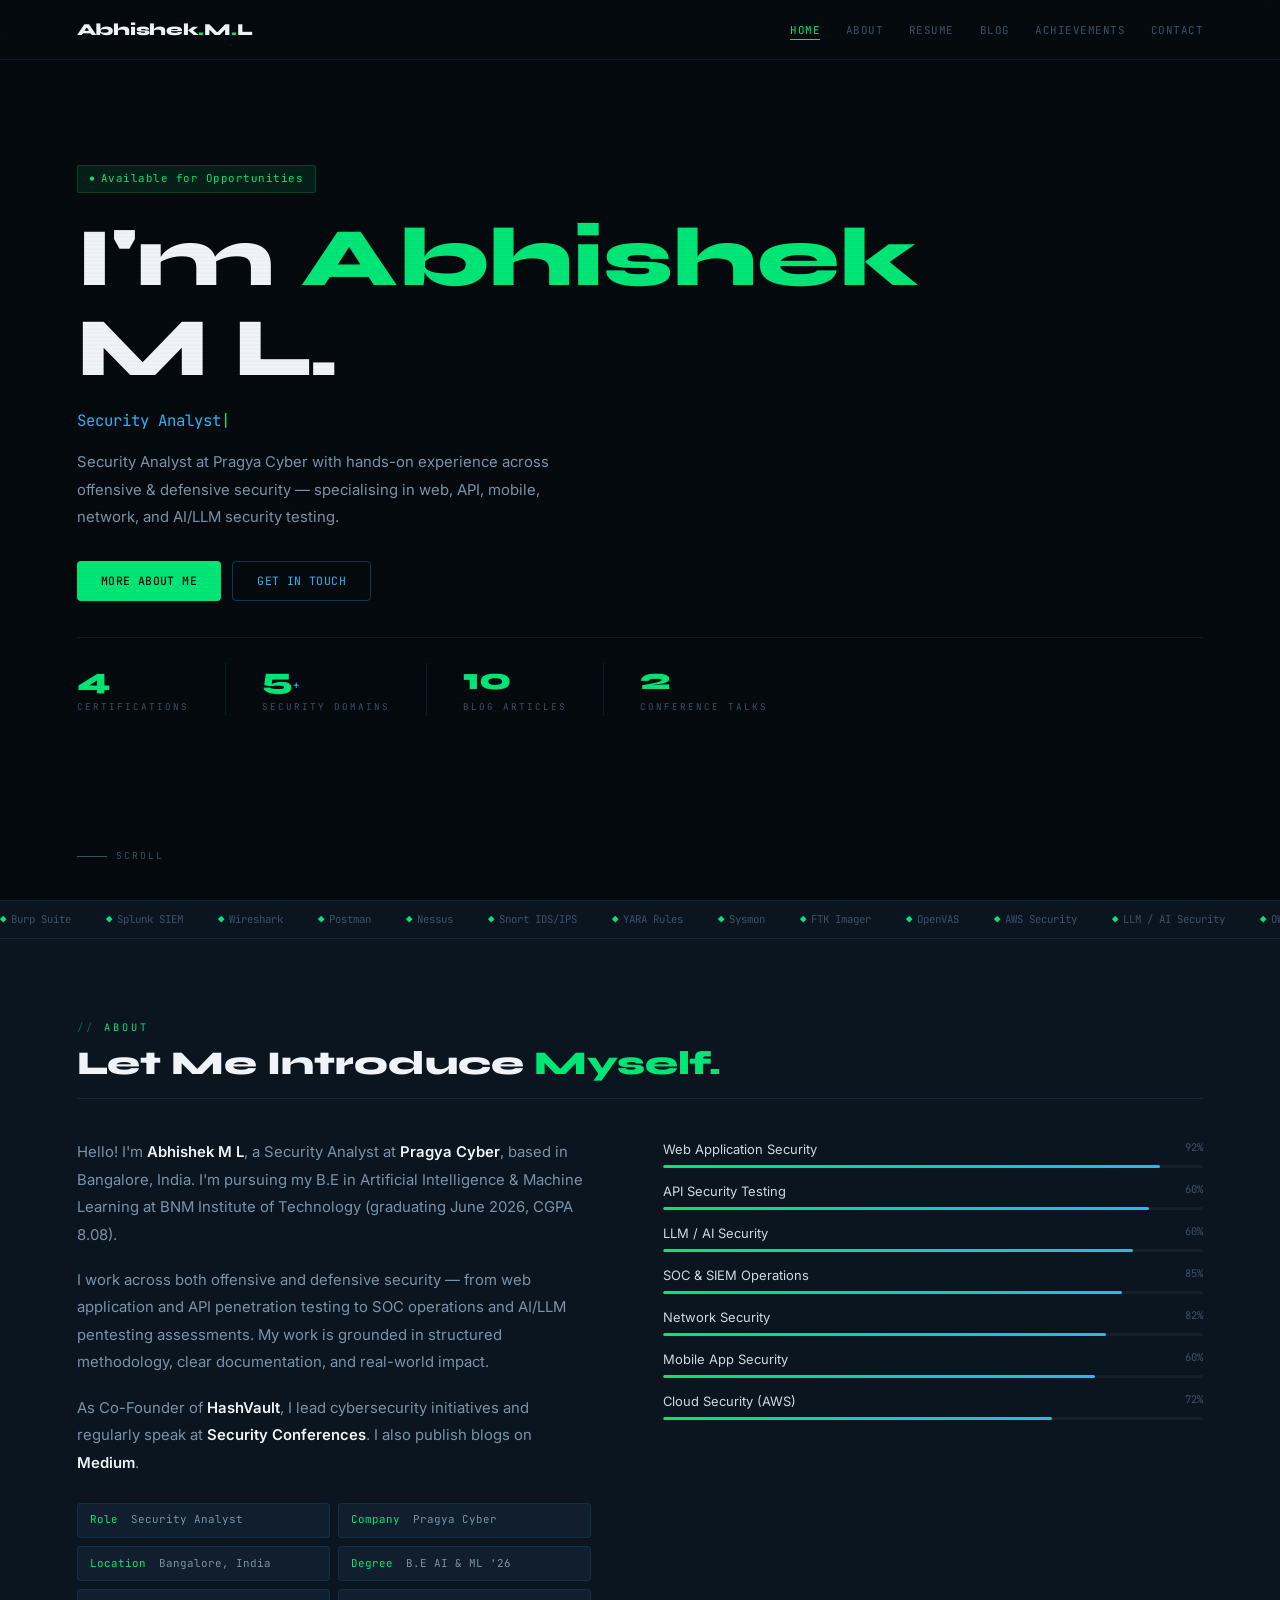
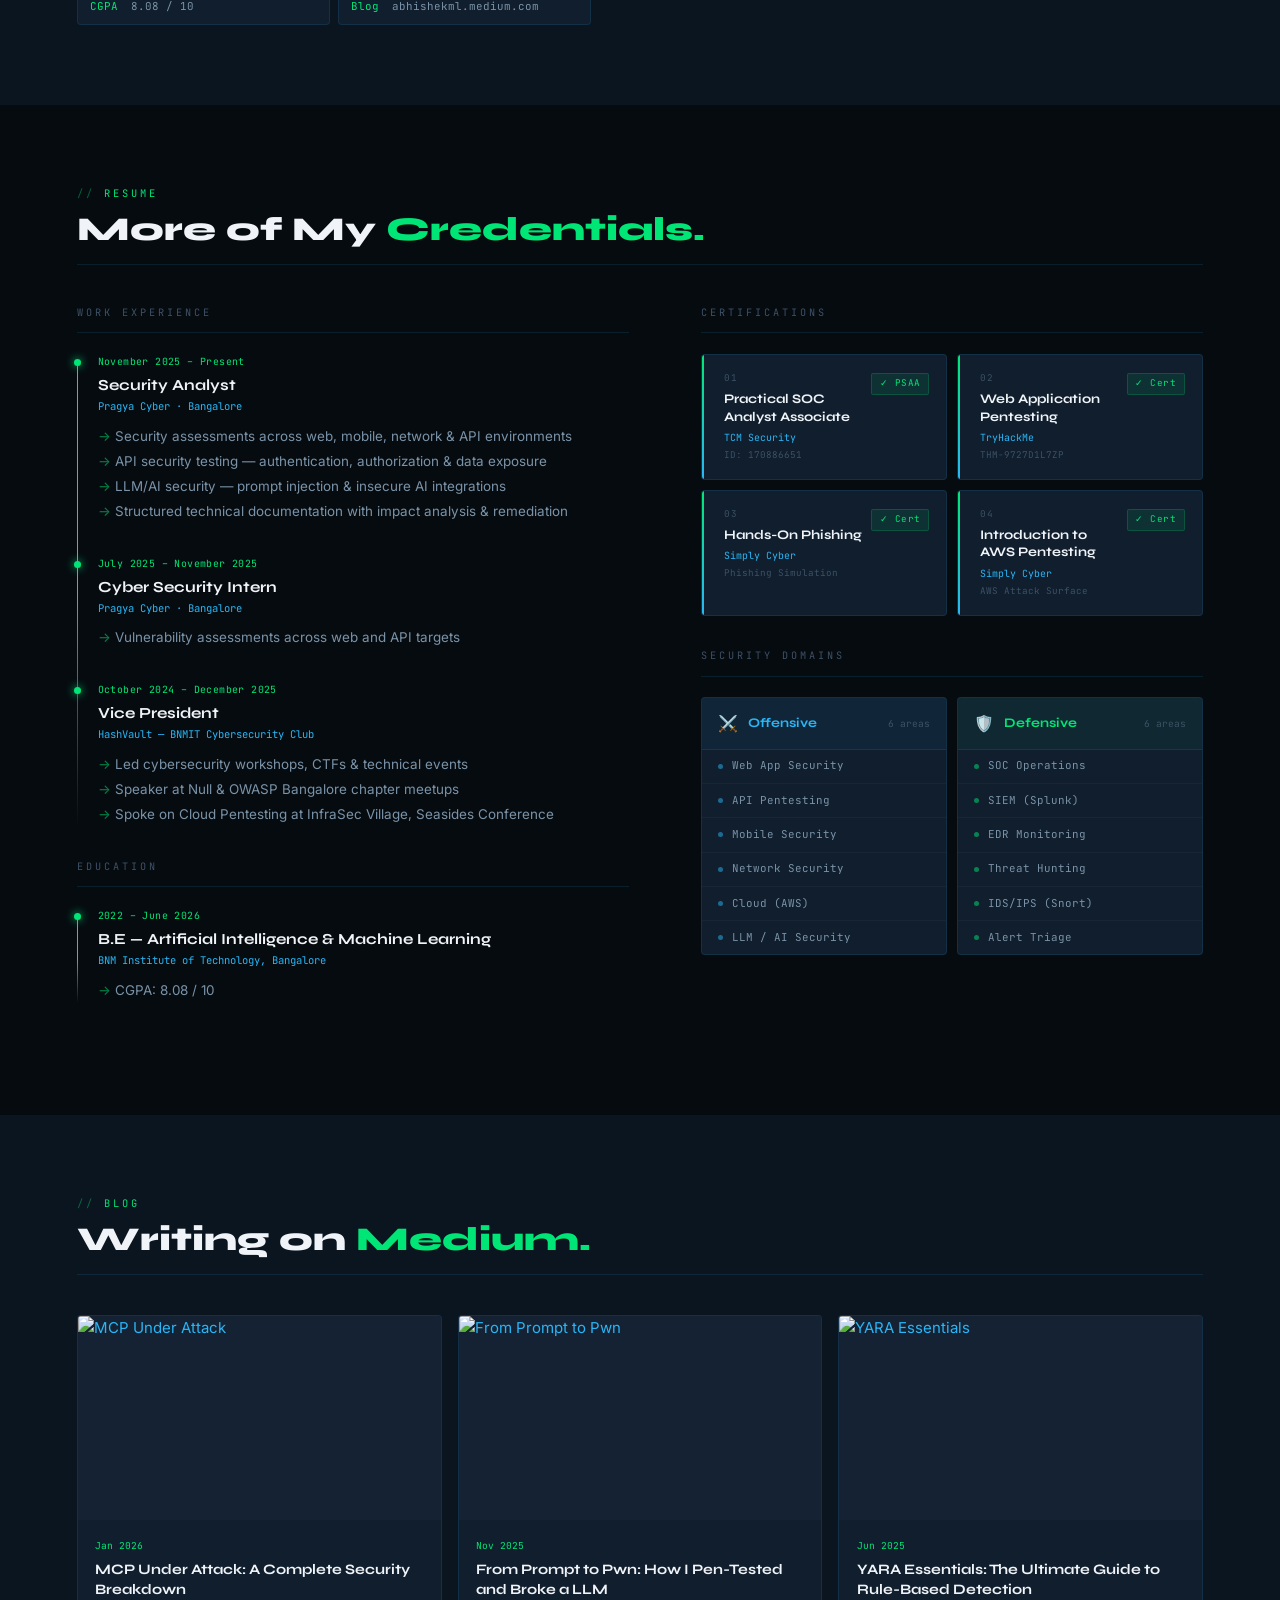
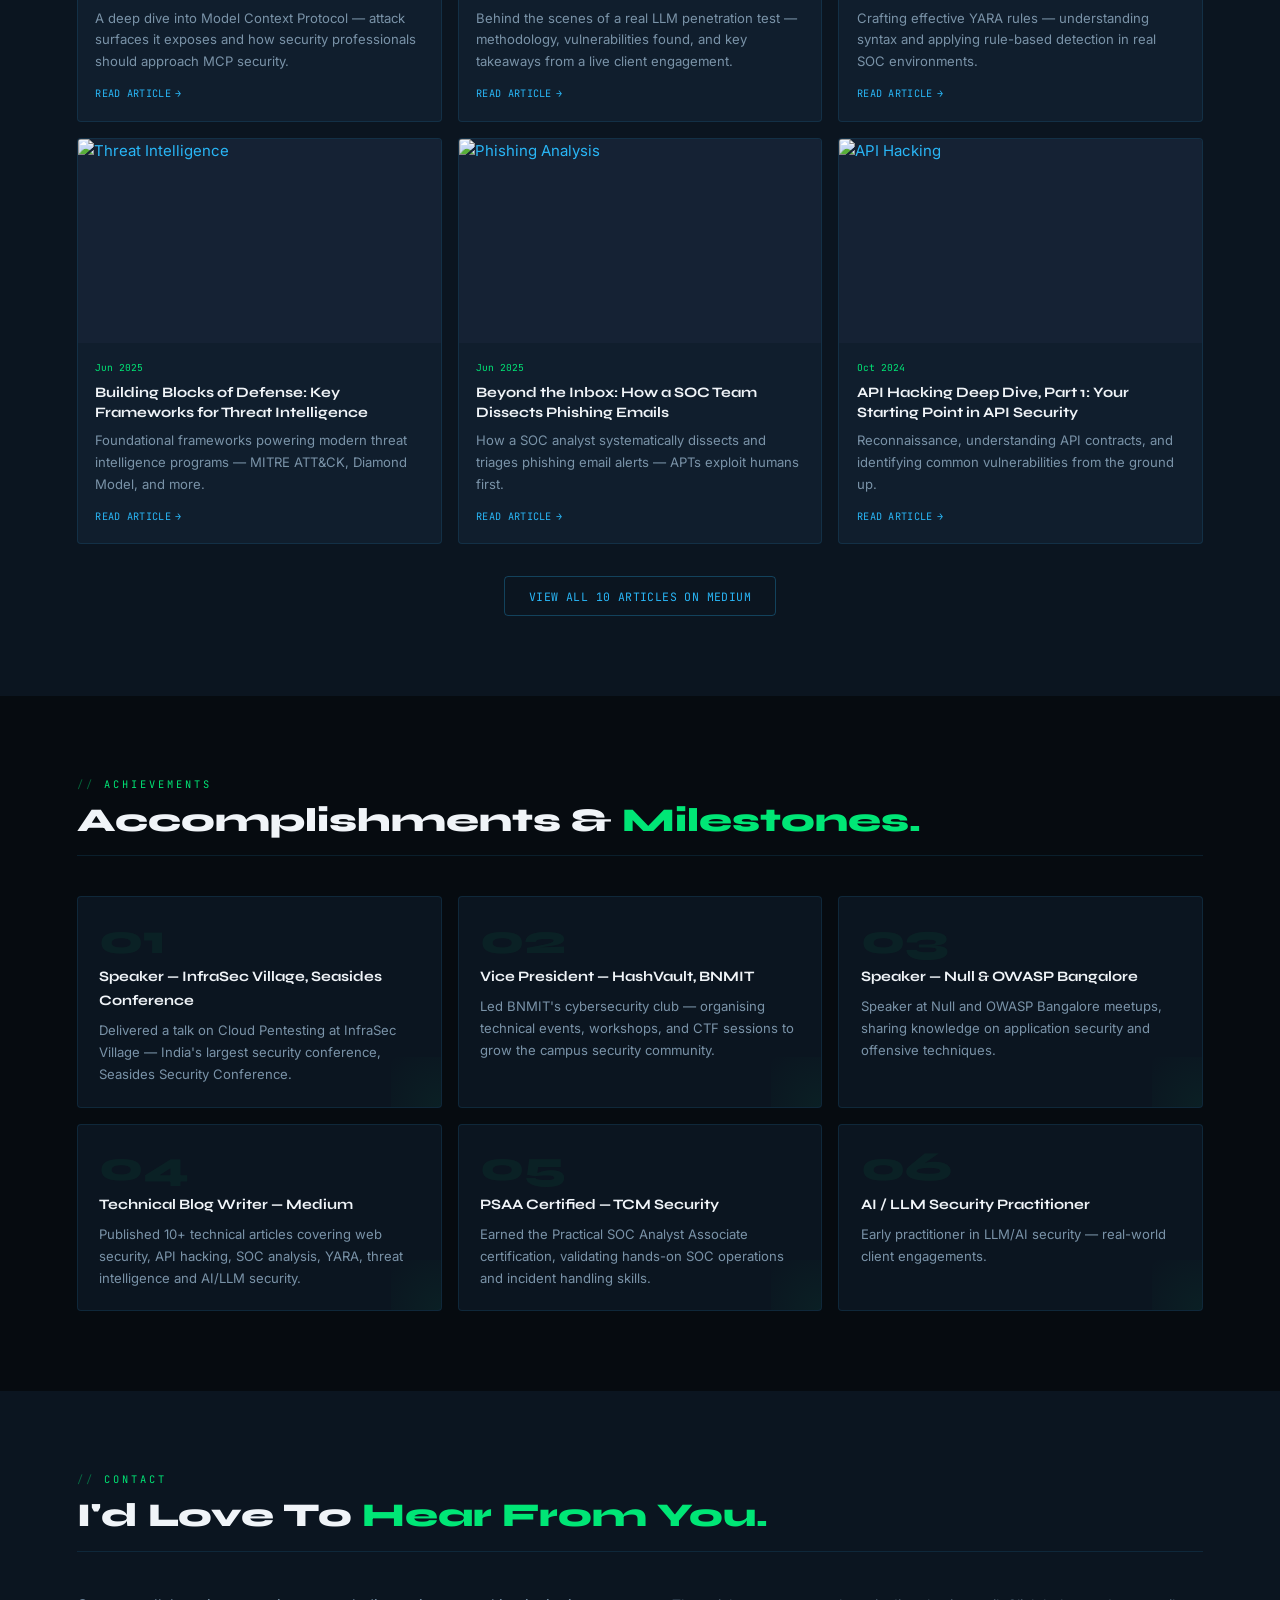
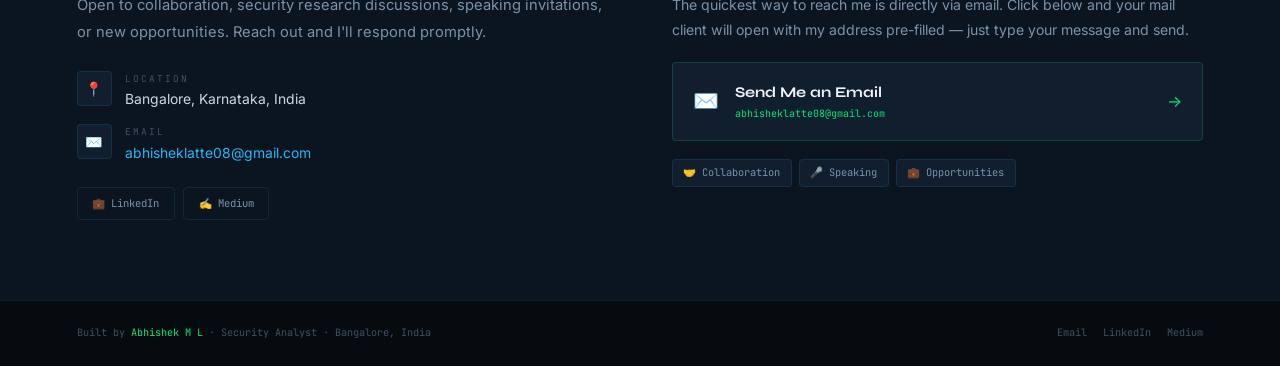
==== index.html @ 8f64ee40 "Add files via upload This is the first version of my portfolio. I am naming it V1" ====
<!DOCTYPE html>
<html lang="en">
<head>
  <meta charset="UTF-8" />
  <meta name="viewport" content="width=device-width, initial-scale=1.0" />
  <title>Abhishek M L — Security Analyst</title>
  <link rel="preconnect" href="https://fonts.googleapis.com" />
  <link href="https://fonts.googleapis.com/css2?family=Inter:wght@300;400;500;600&family=Syne:wght@600;700;800&family=JetBrains+Mono:wght@400;500&display=swap" rel="stylesheet" />
  <style>
    :root {
      --bg:       #060b10;
      --bg2:      #0b1520;
      --bg3:      #101e2d;
      --bg4:      #152234;
      --green:    #00e676;
      --gd:       rgba(0,230,118,.1);
      --gdb:      rgba(0,230,118,.18);
      --cyan:     #29b6f6;
      --cd:       rgba(41,182,246,.1);
      --text:     #cdd8e3;
      --t2:       #7a93a8;
      --t3:       #3d5166;
      --white:    #f0f4f8;
      --bdr:      rgba(41,182,246,.12);
      --bdrg:     rgba(0,230,118,.18);
      --r:        4px;
      --ease:     .22s cubic-bezier(.4,0,.2,1);
    }
    *, *::before, *::after { box-sizing: border-box; margin: 0; padding: 0; }
    html { scroll-behavior: smooth; }
    body { background: var(--bg); color: var(--text); font-family: 'Inter', sans-serif; font-size: 15px; line-height: 1.65; overflow-x: hidden; }
    a { color: var(--cyan); text-decoration: none; transition: color var(--ease); }
    a:hover { color: var(--green); }
    img { display: block; max-width: 100%; }
    ::-webkit-scrollbar { width: 3px; }
    ::-webkit-scrollbar-track { background: var(--bg); }
    ::-webkit-scrollbar-thumb { background: var(--cyan); }

    #matrix-bg { position: fixed; inset: 0; z-index: 0; opacity: .022; pointer-events: none; }

    /* ── NAV ── */
    nav {
      position: fixed; top: 0; left: 0; right: 0; z-index: 999;
      height: 60px; display: flex; align-items: center; justify-content: space-between;
      padding: 0 6%;
      background: rgba(6,11,16,.92); backdrop-filter: blur(16px);
      border-bottom: 1px solid var(--bdr);
    }
    .nav-logo { font-family: 'Syne', sans-serif; font-size: 1.05rem; font-weight: 800; color: var(--white); letter-spacing: -.3px; }
    .nav-logo em { color: var(--green); font-style: normal; }
    .nav-links { display: flex; gap: 1.6rem; list-style: none; }
    .nav-links a { font-family: 'JetBrains Mono', monospace; font-size: .68rem; color: var(--t3); letter-spacing: .5px; text-transform: uppercase; position: relative; transition: color var(--ease); }
    .nav-links a::after { content: ''; position: absolute; bottom: -3px; left: 0; right: 0; height: 1px; background: var(--green); transform: scaleX(0); transform-origin: left; transition: transform var(--ease); }
    .nav-links a:hover, .nav-links a.active { color: var(--green); }
    .nav-links a:hover::after, .nav-links a.active::after { transform: scaleX(1); }

    /* ── SECTION BASE ── */
    section { position: relative; z-index: 1; padding: 80px 6%; }
    .eyebrow { font-family: 'JetBrains Mono', monospace; font-size: .65rem; color: var(--green); letter-spacing: 3px; text-transform: uppercase; margin-bottom: .5rem; }
    .eyebrow::before { content: '// '; opacity: .4; }
    h2.st { font-family: 'Syne', sans-serif; font-size: clamp(1.7rem, 2.6vw, 2.4rem); font-weight: 800; color: var(--white); margin-bottom: 2.5rem; padding-bottom: 1rem; border-bottom: 1px solid var(--bdr); line-height: 1.15; white-space: normal; overflow: visible; }
    h2.st span { color: var(--green); }

    /* ── HERO ── */
    #intro { min-height: 100vh; display: flex; flex-direction: column; justify-content: center; padding-top: 60px; }
    .hero-badge { display: inline-flex; align-items: center; gap: .4rem; width: fit-content; font-family: 'JetBrains Mono', monospace; font-size: .68rem; color: var(--green); border: 1px solid var(--bdrg); background: var(--gd); padding: .28rem .75rem; border-radius: 2px; margin-bottom: 1.3rem; letter-spacing: .5px; opacity: 0; animation: fu .5s .2s ease forwards; }
    .hero-badge::before { content: '●'; font-size: .42rem; animation: pulse 1.5s ease-in-out infinite; }
    .hero-name { font-family: 'Syne', sans-serif; font-size: clamp(2.8rem, 6.5vw, 5.2rem); font-weight: 800; color: var(--white); line-height: 1.08; opacity: 0; animation: fu .6s .35s ease forwards; }
    .hero-name .acc { color: var(--green); }
    .hero-role { margin-top: .85rem; font-family: 'JetBrains Mono', monospace; font-size: clamp(.83rem, 1.4vw, .98rem); color: var(--cyan); opacity: 0; animation: fu .6s .5s ease forwards; min-height: 1.6em; }
    #typed::after { content: '|'; color: var(--green); animation: blink .7s step-end infinite; }
    .hero-desc { max-width: 510px; margin-top: 1rem; font-size: .93rem; color: var(--t2); line-height: 1.82; opacity: 0; animation: fu .6s .65s ease forwards; }
    .hero-cta { display: flex; gap: .7rem; flex-wrap: wrap; margin-top: 1.9rem; opacity: 0; animation: fu .6s .8s ease forwards; }
    .btn { display: inline-flex; align-items: center; gap: .4rem; padding: .58rem 1.5rem; font-family: 'JetBrains Mono', monospace; font-size: .72rem; letter-spacing: .4px; text-transform: uppercase; border-radius: var(--r); cursor: pointer; border: none; transition: all var(--ease); }
    .btn-p { background: var(--green); color: #060a0e; font-weight: 500; }
    .btn-p:hover { background: #33eb91; box-shadow: 0 0 20px rgba(0,230,118,.3); color: #060a0e; }
    .btn-g { background: transparent; color: var(--cyan); border: 1px solid rgba(41,182,246,.28); }
    .btn-g:hover { background: var(--cd); border-color: var(--cyan); color: var(--cyan); }

    /* Hero stats */
    .hero-nums { display: flex; flex-wrap: wrap; margin-top: 2.25rem; padding-top: 1.6rem; border-top: 1px solid var(--bdr); opacity: 0; animation: fu .6s .95s ease forwards; }
    .hn-item { padding-right: 2.25rem; margin-right: 2.25rem; border-right: 1px solid var(--bdr); }
    .hn-item:last-child { border-right: none; padding-right: 0; margin-right: 0; }
    .hn-num { font-family: 'Syne', sans-serif; font-size: 1.9rem; font-weight: 800; color: var(--green); line-height: 1.1; margin-bottom: .22rem; }
    .hn-num sub { font-size: .88rem; color: var(--cyan); vertical-align: baseline; font-weight: 400; }
    .hn-lbl { font-family: 'JetBrains Mono', monospace; font-size: .58rem; color: var(--t3); letter-spacing: 2px; text-transform: uppercase; }
    .hero-scroll { position: absolute; bottom: 2.25rem; left: 6%; display: flex; align-items: center; gap: .6rem; font-family: 'JetBrains Mono', monospace; font-size: .6rem; color: var(--t3); letter-spacing: 2px; text-transform: uppercase; animation: fi 1s 2s ease both; }
    .hero-scroll-line { width: 30px; height: 1px; background: var(--t3); }

    /* ── TICKER ── */
    .ticker { position: relative; z-index: 1; background: var(--bg2); border-top: 1px solid var(--bdr); border-bottom: 1px solid var(--bdr); padding: .6rem 0; overflow: hidden; }
    .ticker-inner { display: flex; gap: 2.2rem; width: max-content; animation: ticker 30s linear infinite; }
    .ticker-item { font-family: 'JetBrains Mono', monospace; font-size: .67rem; color: var(--t3); white-space: nowrap; }
    .ticker-item b { color: var(--green); font-weight: 400; margin-right: .3rem; }

    /* ── ABOUT ── */
    #about { background: var(--bg2); }
    .about-grid { display: grid; grid-template-columns: 1fr 1.05fr; gap: 4.5rem; align-items: start; }
    .about-copy p { font-size: .93rem; color: var(--t2); line-height: 1.85; margin-bottom: 1.1rem; }
    .about-copy p strong { color: var(--white); font-weight: 600; }
    .info-list { display: grid; grid-template-columns: 1fr 1fr; gap: .5rem; margin-top: 1.6rem; }
    .info-row { display: flex; gap: .4rem; font-family: 'JetBrains Mono', monospace; font-size: .68rem; padding: .48rem .75rem; background: var(--bg3); border: 1px solid var(--bdr); border-radius: var(--r); }
    .info-key { color: var(--green); flex-shrink: 0; }
    .info-val { color: var(--t2); }

    /* Skills — 7 bars, no Incident Response */
    .skill-list { display: flex; flex-direction: column; gap: .82rem; }
    .skill-head { display: flex; justify-content: space-between; font-size: .81rem; color: var(--text); margin-bottom: .28rem; }
    .skill-head span:last-child { font-family: 'JetBrains Mono', monospace; font-size: .66rem; color: var(--t3); }
    .bar-bg { height: 3px; background: rgba(255,255,255,.04); border-radius: 2px; overflow: hidden; }
    .bar-fill { height: 100%; background: linear-gradient(90deg, var(--green), var(--cyan)); border-radius: 2px; width: 0; transition: width 1.4s cubic-bezier(.4,0,.2,1); }

    /* ── RESUME ── */
    .resume-grid { display: grid; grid-template-columns: 1.1fr 1fr; gap: 4.5rem; }
    .col-lbl { font-family: 'JetBrains Mono', monospace; font-size: .64rem; color: var(--t3); letter-spacing: 3px; text-transform: uppercase; margin-bottom: 1.3rem; padding-bottom: .65rem; border-bottom: 1px solid var(--bdr); }
    .tl { position: relative; padding-left: 1.3rem; }
    .tl::before { content: ''; position: absolute; left: 0; top: 6px; bottom: 0; width: 1px; background: linear-gradient(to bottom, var(--green), var(--cyan), transparent); }
    .tl-item { position: relative; margin-bottom: 2rem; opacity: 0; transform: translateY(10px); transition: opacity .5s ease, transform .5s ease; }
    .tl-item.vis { opacity: 1; transform: none; }
    .tl-dot { position: absolute; left: -1.3rem; width: 7px; height: 7px; border-radius: 50%; background: var(--green); box-shadow: 0 0 8px var(--green); top: 5px; transform: translateX(-3px); }
    .tl-date { font-family: 'JetBrains Mono', monospace; font-size: .62rem; color: var(--green); letter-spacing: .4px; margin-bottom: .15rem; }
    .tl-title { font-family: 'Syne', sans-serif; font-size: .96rem; font-weight: 700; color: var(--white); }
    .tl-org { font-family: 'JetBrains Mono', monospace; font-size: .66rem; color: var(--cyan); margin-bottom: .5rem; }
    .tl-body { font-size: .84rem; color: var(--t2); line-height: 1.7; }
    .tl-body li { list-style: none; padding: .07rem 0; }
    .tl-body li::before { content: '→ '; color: var(--green); opacity: .55; }

    /* ── CERTS — premium 2-col cards ── */
    .cert-grid { display: grid; grid-template-columns: 1fr 1fr; gap: .6rem; }
    .cert-card {
      position: relative; overflow: hidden;
      padding: 1rem 1.1rem 1rem 1.35rem;
      background: var(--bg3); border: 1px solid var(--bdr); border-radius: var(--r);
      transition: all var(--ease);
      display: flex; align-items: flex-start; justify-content: space-between; gap: .6rem;
    }
    .cert-card::before { content: ''; position: absolute; top: 0; left: 0; bottom: 0; width: 2px; background: linear-gradient(180deg, var(--green), var(--cyan)); }
    .cert-card:hover { background: var(--bg4); transform: translateY(-2px); box-shadow: 0 6px 22px rgba(0,0,0,.35); }
    .cert-card:hover::before { width: 3px; }
    .cert-inner { flex: 1; min-width: 0; }
    .cert-num { font-family: 'JetBrains Mono', monospace; font-size: .58rem; color: var(--t3); letter-spacing: 1px; text-transform: uppercase; margin-bottom: .28rem; }
    .cert-name { font-family: 'Syne', sans-serif; font-size: .82rem; font-weight: 700; color: var(--white); line-height: 1.35; margin-bottom: .22rem; }
    .cert-issuer { font-family: 'JetBrains Mono', monospace; font-size: .62rem; color: var(--cyan); }
    .cert-id { font-family: 'JetBrains Mono', monospace; font-size: .58rem; color: var(--t3); margin-top: .12rem; }
    .cert-badge {
      flex-shrink: 0; align-self: flex-start;
      font-family: 'JetBrains Mono', monospace; font-size: .58rem; letter-spacing: .5px;
      color: var(--green); background: var(--gd); border: 1px solid var(--bdrg);
      padding: .15rem .45rem; border-radius: 2px; white-space: nowrap; margin-top: .1rem;
    }

    /* ── DOMAINS — full-width two-panel ── */
    .domains-panel {
      display: grid; grid-template-columns: 1fr 1fr; gap: .6rem;
      margin-top: .1rem;
    }
    .dp-col {
      background: var(--bg3); border: 1px solid var(--bdr); border-radius: var(--r);
      overflow: hidden;
    }
    .dp-header {
      display: flex; align-items: center; gap: .6rem;
      padding: .75rem 1rem; border-bottom: 1px solid var(--bdr);
    }
    .dp-header.off { background: rgba(41,182,246,.05); }
    .dp-header.def { background: rgba(0,230,118,.05); }
    .dp-icon { font-size: 1rem; }
    .dp-label { font-family: 'Syne', sans-serif; font-size: .82rem; font-weight: 700; }
    .dp-header.off .dp-label { color: var(--cyan); }
    .dp-header.def .dp-label { color: var(--green); }
    .dp-sub { font-family: 'JetBrains Mono', monospace; font-size: .6rem; color: var(--t3); margin-left: auto; }
    .dp-tags { display: flex; flex-direction: column; }
    .dp-tag {
      display: flex; align-items: center; gap: .55rem;
      padding: .48rem 1rem; font-family: 'JetBrains Mono', monospace; font-size: .68rem; color: var(--t2);
      border-bottom: 1px solid rgba(255,255,255,.03);
      transition: background var(--ease), color var(--ease);
    }
    .dp-tag:last-child { border-bottom: none; }
    .dp-tag:hover { background: var(--bg4); color: var(--text); }
    .dp-tag::before { content: ''; width: 5px; height: 5px; border-radius: 50%; flex-shrink: 0; }
    .dp-col.off .dp-tag::before { background: var(--cyan); opacity: .5; }
    .dp-col.def .dp-tag::before { background: var(--green); opacity: .5; }

    /* ── BLOGS ── */
    #blogs { background: var(--bg2); }
    .blog-grid { display: grid; grid-template-columns: repeat(3, 1fr); gap: 1rem; }
    .blog-card { background: var(--bg3); border: 1px solid var(--bdr); border-radius: var(--r); overflow: hidden; transition: all var(--ease); display: flex; flex-direction: column; }
    .blog-card:hover { transform: translateY(-3px); box-shadow: 0 8px 28px rgba(0,0,0,.4); border-color: rgba(41,182,246,.24); }
    .blog-img { width: 100%; aspect-ratio: 16/9; object-fit: cover; background: var(--bg4); }
    .blog-body { padding: 1.1rem; flex: 1; display: flex; flex-direction: column; }
    .blog-date { font-family: 'JetBrains Mono', monospace; font-size: .6rem; color: var(--green); margin-bottom: .4rem; }
    .blog-title { font-family: 'Syne', sans-serif; font-size: .9rem; font-weight: 700; color: var(--white); line-height: 1.38; margin-bottom: .5rem; }
    .blog-desc { font-size: .82rem; color: var(--t2); line-height: 1.65; flex: 1; }
    .blog-read { display: inline-flex; align-items: center; gap: .28rem; margin-top: .85rem; font-family: 'JetBrains Mono', monospace; font-size: .64rem; color: var(--cyan); letter-spacing: .3px; text-transform: uppercase; }
    .blog-read::after { content: '→'; transition: transform var(--ease); }
    .blog-card:hover .blog-read::after { transform: translateX(3px); }
    .blog-more { display: flex; justify-content: center; margin-top: 2rem; }

    /* ── ACHIEVEMENTS ── */
    #services { }
    .ach-grid { display: grid; grid-template-columns: repeat(3, 1fr); gap: 1rem; }
    .ach-card { padding: 1.35rem; background: var(--bg2); border: 1px solid var(--bdr); border-radius: var(--r); transition: all var(--ease); position: relative; overflow: hidden; }
    .ach-card::after { content: ''; position: absolute; bottom: 0; right: 0; width: 50px; height: 50px; background: radial-gradient(circle at bottom right, rgba(0,230,118,.05), transparent); pointer-events: none; }
    .ach-card:hover { background: var(--bg3); border-color: var(--bdrg); }
    .ach-num { font-family: 'Syne', sans-serif; font-size: 2.6rem; font-weight: 800; color: rgba(0,230,118,.06); line-height: 1; margin-bottom: .3rem; }
    .ach-title { font-family: 'Syne', sans-serif; font-size: .9rem; font-weight: 700; color: var(--white); margin-bottom: .38rem; }
    .ach-desc { font-size: .82rem; color: var(--t2); line-height: 1.68; }

    /* ── CONTACT ── */
    #contact { background: var(--bg2); }
    .contact-wrap { display: grid; grid-template-columns: 1fr 1fr; gap: 4rem; align-items: start; }
    .contact-lead { font-size: .92rem; color: var(--t2); line-height: 1.82; margin-bottom: 1.6rem; }
    .c-items { display: flex; flex-direction: column; gap: .8rem; }
    .c-item { display: flex; align-items: flex-start; gap: .8rem; }
    .c-ico { width: 35px; height: 35px; flex-shrink: 0; display: flex; align-items: center; justify-content: center; background: var(--bg3); border: 1px solid var(--bdr); border-radius: var(--r); font-size: .88rem; }
    .c-lbl { font-family: 'JetBrains Mono', monospace; font-size: .59rem; color: var(--t3); letter-spacing: 2px; text-transform: uppercase; margin-bottom: .12rem; }
    .c-val { font-size: .87rem; color: var(--text); }
    .socials { display: flex; gap: .55rem; flex-wrap: wrap; margin-top: 1.4rem; }
    .soc { display: inline-flex; align-items: center; gap: .35rem; padding: .44rem .9rem; border: 1px solid var(--bdr); border-radius: var(--r); font-family: 'JetBrains Mono', monospace; font-size: .66rem; color: var(--t2); transition: all var(--ease); }
    .soc:hover { border-color: var(--cyan); color: var(--cyan); background: var(--cd); }

    /* Mailto CTA */
    .contact-right-desc { font-size: .88rem; color: var(--t2); line-height: 1.78; margin-bottom: 1.25rem; }
    .mailto-btn { display: flex; align-items: center; gap: 1rem; padding: 1.1rem 1.25rem; background: var(--bg3); border: 1px solid var(--bdrg); border-radius: var(--r); transition: all var(--ease); text-decoration: none; width: 100%; }
    .mailto-btn:hover { background: var(--bg4); box-shadow: 0 6px 22px rgba(0,230,118,.1); transform: translateY(-2px); border-color: var(--green); }
    .mailto-ico { font-size: 1.3rem; flex-shrink: 0; }
    .mailto-title { font-family: 'Syne', sans-serif; font-size: .93rem; font-weight: 700; color: var(--white); margin-bottom: .08rem; }
    .mailto-sub { font-family: 'JetBrains Mono', monospace; font-size: .63rem; color: var(--green); }
    .mailto-arrow { font-size: 1rem; color: var(--green); margin-left: auto; transition: transform var(--ease); }
    .mailto-btn:hover .mailto-arrow { transform: translateX(4px); }
    .c-chips { display: flex; gap: .45rem; flex-wrap: wrap; margin-top: 1.1rem; }
    .c-chip { font-family: 'JetBrains Mono', monospace; font-size: .65rem; color: var(--t2); background: var(--bg3); border: 1px solid var(--bdr); padding: .28rem .65rem; border-radius: var(--r); }

    /* ── FOOTER ── */
    footer { position: relative; z-index: 1; padding: 1.5rem 6%; border-top: 1px solid var(--bdr); display: flex; align-items: center; justify-content: space-between; flex-wrap: wrap; gap: .75rem; }
    .fc { font-family: 'JetBrains Mono', monospace; font-size: .64rem; color: var(--t3); }
    .fc span { color: var(--green); }
    .fl-links { display: flex; gap: 1rem; }
    .fl-links a { font-family: 'JetBrains Mono', monospace; font-size: .64rem; color: var(--t3); }
    .fl-links a:hover { color: var(--cyan); }

    /* ── SCANLINES ── */
    body::after { content: ''; position: fixed; inset: 0; z-index: 9998; pointer-events: none; background: repeating-linear-gradient(0deg, transparent, transparent 2px, rgba(0,0,0,.014) 2px, rgba(0,0,0,.014) 4px); }

    /* ── KEYFRAMES ── */
    @keyframes fu    { from { opacity:0; transform: translateY(15px); } to { opacity:1; transform:none; } }
    @keyframes fi    { from { opacity:0; } to { opacity:1; } }
    @keyframes blink { 50% { opacity:0; } }
    @keyframes pulse { 0%,100%{opacity:1;} 50%{opacity:.25;} }
    @keyframes ticker { from { transform:translateX(0); } to { transform:translateX(-50%); } }

    /* ── RESPONSIVE ── */
    @media (max-width: 1024px) {
      .blog-grid { grid-template-columns: repeat(2, 1fr); }
      .ach-grid  { grid-template-columns: repeat(2, 1fr); }
    }
    @media (max-width: 900px) {
      .about-grid, .resume-grid, .contact-wrap { grid-template-columns: 1fr; gap: 2.5rem; }
      .cert-grid, .domains-panel { grid-template-columns: 1fr; }
      .nav-links { display: none; }
    }
    @media (max-width: 640px) {
      .blog-grid, .ach-grid { grid-template-columns: 1fr; }
    }
  </style>
</head>
<body>
<canvas id="matrix-bg"></canvas>

<!-- NAV -->
<nav>
  <div class="nav-logo">Abhishek<em>.</em>M<em>.</em>L</div>
  <ul class="nav-links">
    <li><a href="#intro">Home</a></li>
    <li><a href="#about">About</a></li>
    <li><a href="#resume">Resume</a></li>
    <li><a href="#blogs">Blog</a></li>
    <li><a href="#services">Achievements</a></li>
    <li><a href="#contact">Contact</a></li>
  </ul>
</nav>

<!-- ════ HERO ════ -->
<section id="intro">
  <div class="hero-badge">Available for Opportunities</div>
  <h1 class="hero-name">I'm <span class="acc">Abhishek</span><br>M L.</h1>
  <div class="hero-role"><span id="typed"></span></div>
  <p class="hero-desc">Security Analyst at Pragya Cyber with hands-on experience across offensive &amp; defensive security — specialising in web, API, mobile, network, and AI/LLM security testing.</p>
  <div class="hero-cta">
    <a href="#about" class="btn btn-p">More About Me</a>
    <a href="mailto:abhisheklatte08@gmail.com?subject=Hello Abhishek" class="btn btn-g">Get In Touch</a>
  </div>
  <div class="hero-nums">
    <div class="hn-item"><div class="hn-num">4</div><div class="hn-lbl">Certifications</div></div>
    <div class="hn-item"><div class="hn-num">5<sub>+</sub></div><div class="hn-lbl">Security Domains</div></div>
    <div class="hn-item"><div class="hn-num">10</div><div class="hn-lbl">Blog Articles</div></div>
    <div class="hn-item"><div class="hn-num">2</div><div class="hn-lbl">Conference Talks</div></div>
  </div>
  <div class="hero-scroll"><div class="hero-scroll-line"></div><span>Scroll</span></div>
</section>

<!-- TICKER -->
<div class="ticker">
  <div class="ticker-inner">
    <span class="ticker-item"><b>◆</b>Burp Suite</span><span class="ticker-item"><b>◆</b>Splunk SIEM</span><span class="ticker-item"><b>◆</b>Wireshark</span><span class="ticker-item"><b>◆</b>Postman</span><span class="ticker-item"><b>◆</b>Nessus</span><span class="ticker-item"><b>◆</b>Snort IDS/IPS</span><span class="ticker-item"><b>◆</b>YARA Rules</span><span class="ticker-item"><b>◆</b>Sysmon</span><span class="ticker-item"><b>◆</b>FTK Imager</span><span class="ticker-item"><b>◆</b>OpenVAS</span><span class="ticker-item"><b>◆</b>AWS Security</span><span class="ticker-item"><b>◆</b>LLM / AI Security</span><span class="ticker-item"><b>◆</b>OWASP Top 10</span><span class="ticker-item"><b>◆</b>Mobile App Security</span>
    <span class="ticker-item"><b>◆</b>Burp Suite</span><span class="ticker-item"><b>◆</b>Splunk SIEM</span><span class="ticker-item"><b>◆</b>Wireshark</span><span class="ticker-item"><b>◆</b>Postman</span><span class="ticker-item"><b>◆</b>Nessus</span><span class="ticker-item"><b>◆</b>Snort IDS/IPS</span><span class="ticker-item"><b>◆</b>YARA Rules</span><span class="ticker-item"><b>◆</b>Sysmon</span><span class="ticker-item"><b>◆</b>FTK Imager</span><span class="ticker-item"><b>◆</b>OpenVAS</span><span class="ticker-item"><b>◆</b>AWS Security</span><span class="ticker-item"><b>◆</b>LLM / AI Security</span><span class="ticker-item"><b>◆</b>OWASP Top 10</span><span class="ticker-item"><b>◆</b>Mobile App Security</span>
  </div>
</div>

<!-- ════ ABOUT ════ -->
<section id="about">
  <p class="eyebrow">about</p>
  <h2 class="st">Let Me Introduce <span>Myself.</span></h2>
  <div class="about-grid">
    <div class="about-copy">
      <p>Hello! I'm <strong>Abhishek M L</strong>, a Security Analyst at <strong>Pragya Cyber</strong>, based in Bangalore, India. I'm pursuing my B.E in Artificial Intelligence &amp; Machine Learning at BNM Institute of Technology (graduating June 2026, CGPA 8.08).</p>
      <p>I work across both offensive and defensive security — from web application and API penetration testing to SOC operations and AI/LLM pentesting assessments. My work is grounded in structured methodology, clear documentation, and real-world impact.</p>
      <p>As Co-Founder of <strong>HashVault</strong>, I lead cybersecurity initiatives and regularly speak at <strong>Security Conferences</strong>. I also publish blogs on <strong>Medium</strong>.</p>
      <div class="info-list">
        <div class="info-row"><span class="info-key">Role&nbsp;</span><span class="info-val">Security Analyst</span></div>
        <div class="info-row"><span class="info-key">Company&nbsp;</span><span class="info-val">Pragya Cyber</span></div>
        <div class="info-row"><span class="info-key">Location&nbsp;</span><span class="info-val">Bangalore, India</span></div>
        <div class="info-row"><span class="info-key">Degree&nbsp;</span><span class="info-val">B.E AI &amp; ML '26</span></div>
        <div class="info-row"><span class="info-key">CGPA&nbsp;</span><span class="info-val">8.08 / 10</span></div>
        <div class="info-row"><span class="info-key">Blog&nbsp;</span><a class="info-val" href="https://abhishekml.medium.com/" target="_blank">abhishekml.medium.com</a></div>
      </div>
    </div>
    <div id="skill-wrap">
      <div class="skill-list">
        <div><div class="skill-head"><span>Web Application Security</span><span>92%</span></div><div class="bar-bg"><div class="bar-fill" data-w="92"></div></div></div>
        <div><div class="skill-head"><span>API Security Testing</span><span>60%</span></div><div class="bar-bg"><div class="bar-fill" data-w="90"></div></div></div>
        <div><div class="skill-head"><span>LLM / AI Security</span><span>60%</span></div><div class="bar-bg"><div class="bar-fill" data-w="87"></div></div></div>
        <div><div class="skill-head"><span>SOC &amp; SIEM Operations</span><span>85%</span></div><div class="bar-bg"><div class="bar-fill" data-w="85"></div></div></div>
        <div><div class="skill-head"><span>Network Security</span><span>82%</span></div><div class="bar-bg"><div class="bar-fill" data-w="82"></div></div></div>
        <div><div class="skill-head"><span>Mobile App Security</span><span>60%</span></div><div class="bar-bg"><div class="bar-fill" data-w="80"></div></div></div>
        <div><div class="skill-head"><span>Cloud Security (AWS)</span><span>72%</span></div><div class="bar-bg"><div class="bar-fill" data-w="72"></div></div></div>
      </div>
    </div>
  </div>
</section>

<!-- ════ RESUME ════ -->
<section id="resume">
  <p class="eyebrow">resume</p>
  <h2 class="st">More of My <span>Credentials.</span></h2>
  <div class="resume-grid">

    <!-- Experience + Education -->
    <div>
      <div class="col-lbl">Work Experience</div>
      <div class="tl">
        <div class="tl-item">
          <div class="tl-dot"></div>
          <div class="tl-date">November 2025 – Present</div>
          <div class="tl-title">Security Analyst</div>
          <div class="tl-org">Pragya Cyber · Bangalore</div>
          <ul class="tl-body">
            <li>Security assessments across web, mobile, network &amp; API environments</li>
            <li>API security testing — authentication, authorization &amp; data exposure</li>
            <li>LLM/AI security — prompt injection &amp; insecure AI integrations</li>
            <li>Structured technical documentation with impact analysis &amp; remediation</li>
          </ul>
        </div>
        <div class="tl-item">
          <div class="tl-dot"></div>
          <div class="tl-date">July 2025 – November 2025</div>
          <div class="tl-title">Cyber Security Intern</div>
          <div class="tl-org">Pragya Cyber · Bangalore</div>
          <ul class="tl-body">
            <li>Vulnerability assessments across web and API targets</li>
          </ul>
        </div>
        <div class="tl-item">
          <div class="tl-dot"></div>
          <div class="tl-date">October 2024 – December 2025</div>
          <div class="tl-title">Vice President</div>
          <div class="tl-org">HashVault — BNMIT Cybersecurity Club</div>
          <ul class="tl-body">
            <li>Led cybersecurity workshops, CTFs &amp; technical events</li>
            <li>Speaker at Null &amp; OWASP Bangalore chapter meetups</li>
            <li>Spoke on Cloud Pentesting at InfraSec Village, Seasides Conference</li>
          </ul>
        </div>
      </div>
      <div class="col-lbl" style="margin-top:2rem">Education</div>
      <div class="tl">
        <div class="tl-item">
          <div class="tl-dot"></div>
          <div class="tl-date">2022 – June 2026</div>
          <div class="tl-title">B.E — Artificial Intelligence &amp; Machine Learning</div>
          <div class="tl-org">BNM Institute of Technology, Bangalore</div>
          <ul class="tl-body"><li>CGPA: 8.08 / 10</li></ul>
        </div>
      </div>
    </div>

    <!-- Certs + Domains -->
    <div>
      <div class="col-lbl">Certifications</div>
      <div class="cert-grid">
        <div class="cert-card">
          <div class="cert-inner">
            <div class="cert-num">01</div>
            <div class="cert-name">Practical SOC Analyst Associate</div>
            <div class="cert-issuer">TCM Security</div>
            <div class="cert-id">ID: 170886651</div>
          </div>
          <div class="cert-badge">✓ PSAA</div>
        </div>
        <div class="cert-card">
          <div class="cert-inner">
            <div class="cert-num">02</div>
            <div class="cert-name">Web Application Pentesting</div>
            <div class="cert-issuer">TryHackMe</div>
            <div class="cert-id">THM-9727D1L7ZP</div>
          </div>
          <div class="cert-badge">✓ Cert</div>
        </div>
        <div class="cert-card">
          <div class="cert-inner">
            <div class="cert-num">03</div>
            <div class="cert-name">Hands-On Phishing</div>
            <div class="cert-issuer">Simply Cyber</div>
            <div class="cert-id">Phishing Simulation</div>
          </div>
          <div class="cert-badge">✓ Cert</div>
        </div>
        <div class="cert-card">
          <div class="cert-inner">
            <div class="cert-num">04</div>
            <div class="cert-name">Introduction to AWS Pentesting</div>
            <div class="cert-issuer">Simply Cyber</div>
            <div class="cert-id">AWS Attack Surface</div>
          </div>
          <div class="cert-badge">✓ Cert</div>
        </div>
      </div>

      <div class="col-lbl" style="margin-top:2rem">Security Domains</div>
      <div class="domains-panel">
        <div class="dp-col off">
          <div class="dp-header off">
            <span class="dp-icon">⚔️</span>
            <span class="dp-label">Offensive</span>
            <span class="dp-sub">6 areas</span>
          </div>
          <div class="dp-tags">
            <div class="dp-tag">Web App Security</div>
            <div class="dp-tag">API Pentesting</div>
            <div class="dp-tag">Mobile Security</div>
            <div class="dp-tag">Network Security</div>
            <div class="dp-tag">Cloud (AWS)</div>
            <div class="dp-tag">LLM / AI Security</div>
          </div>
        </div>
        <div class="dp-col def">
          <div class="dp-header def">
            <span class="dp-icon">🛡️</span>
            <span class="dp-label">Defensive</span>
            <span class="dp-sub">6 areas</span>
          </div>
          <div class="dp-tags">
            <div class="dp-tag">SOC Operations</div>
            <div class="dp-tag">SIEM (Splunk)</div>
            <div class="dp-tag">EDR Monitoring</div>
            <div class="dp-tag">Threat Hunting</div>
            <div class="dp-tag">IDS/IPS (Snort)</div>
            <div class="dp-tag">Alert Triage</div>
          </div>
        </div>
      </div>
    </div>

  </div>
</section>

<!-- ════ BLOGS ════ -->
<section id="blogs">
  <p class="eyebrow">blog</p>
  <h2 class="st">Writing on <span>Medium.</span></h2>
  <div class="blog-grid">
    <a class="blog-card" href="https://abhishekml.medium.com/mcp-under-attack-a-complete-security-breakdown-d39291eca13f" target="_blank" rel="noopener">
      <img class="blog-img" src="https://miro.medium.com/v2/resize:fill:640:426/1*ixbGqYy8Odnqm0lokOJzAA.jpeg" alt="MCP Under Attack" loading="lazy" />
      <div class="blog-body">
        <div class="blog-date">Jan 2026</div>
        <div class="blog-title">MCP Under Attack: A Complete Security Breakdown</div>
        <p class="blog-desc">A deep dive into Model Context Protocol — attack surfaces it exposes and how security professionals should approach MCP security.</p>
        <span class="blog-read">Read Article</span>
      </div>
    </a>
    <a class="blog-card" href="https://abhishekml.medium.com/from-prompt-to-pwn-how-i-pen-tested-and-broke-a-llm-25471e1b22f3" target="_blank" rel="noopener">
      <img class="blog-img" src="https://miro.medium.com/v2/resize:fill:640:426/1*WNoRCHVAhyyvagUwQh4Bfg.png" alt="From Prompt to Pwn" loading="lazy" />
      <div class="blog-body">
        <div class="blog-date">Nov 2025</div>
        <div class="blog-title">From Prompt to Pwn: How I Pen-Tested and Broke a LLM</div>
        <p class="blog-desc">Behind the scenes of a real LLM penetration test — methodology, vulnerabilities found, and key takeaways from a live client engagement.</p>
        <span class="blog-read">Read Article</span>
      </div>
    </a>
    <a class="blog-card" href="https://abhishekml.medium.com/yara-essentials-the-ultimate-guide-to-rule-based-detection-9f65437f2298" target="_blank" rel="noopener">
      <img class="blog-img" src="https://miro.medium.com/v2/resize:fill:640:426/1*ID0hVP6lVP_eQH--lvSEkg.jpeg" alt="YARA Essentials" loading="lazy" />
      <div class="blog-body">
        <div class="blog-date">Jun 2025</div>
        <div class="blog-title">YARA Essentials: The Ultimate Guide to Rule-Based Detection</div>
        <p class="blog-desc">Crafting effective YARA rules — understanding syntax and applying rule-based detection in real SOC environments.</p>
        <span class="blog-read">Read Article</span>
      </div>
    </a>
    <a class="blog-card" href="https://abhishekml.medium.com/building-blocks-of-defense-key-frameworks-for-threat-intelligence-d6ca49fd619f" target="_blank" rel="noopener">
      <img class="blog-img" src="https://miro.medium.com/v2/resize:fill:640:426/1*FhrHtyWrMhwvwzBsRlNxoA.jpeg" alt="Threat Intelligence" loading="lazy" />
      <div class="blog-body">
        <div class="blog-date">Jun 2025</div>
        <div class="blog-title">Building Blocks of Defense: Key Frameworks for Threat Intelligence</div>
        <p class="blog-desc">Foundational frameworks powering modern threat intelligence programs — MITRE ATT&amp;CK, Diamond Model, and more.</p>
        <span class="blog-read">Read Article</span>
      </div>
    </a>
    <a class="blog-card" href="https://abhishekml.medium.com/beyond-the-inbox-how-a-soc-team-dissects-phishing-emails-a5a7bf97fbb4" target="_blank" rel="noopener">
      <img class="blog-img" src="https://miro.medium.com/v2/resize:fill:640:426/1*k7rbM6Qoxc7E-sjLFEn9QQ.jpeg" alt="Phishing Analysis" loading="lazy" />
      <div class="blog-body">
        <div class="blog-date">Jun 2025</div>
        <div class="blog-title">Beyond the Inbox: How a SOC Team Dissects Phishing Emails</div>
        <p class="blog-desc">How a SOC analyst systematically dissects and triages phishing email alerts — APTs exploit humans first.</p>
        <span class="blog-read">Read Article</span>
      </div>
    </a>
    <a class="blog-card" href="https://abhishekml.medium.com/api-hacking-deep-dive-part-1-your-starting-point-in-api-security-25502b80a5d0" target="_blank" rel="noopener">
      <img class="blog-img" src="https://miro.medium.com/v2/resize:fill:640:426/1*T4dnl0reT9-PH8kpm8BRxw.jpeg" alt="API Hacking" loading="lazy" />
      <div class="blog-body">
        <div class="blog-date">Oct 2024</div>
        <div class="blog-title">API Hacking Deep Dive, Part 1: Your Starting Point in API Security</div>
        <p class="blog-desc">Reconnaissance, understanding API contracts, and identifying common vulnerabilities from the ground up.</p>
        <span class="blog-read">Read Article</span>
      </div>
    </a>
  </div>
  <div class="blog-more">
    <a href="https://abhishekml.medium.com/" target="_blank" class="btn btn-g">View All 10 Articles on Medium</a>
  </div>
</section>

<!-- ════ ACHIEVEMENTS ════ -->
<section id="services">
  <p class="eyebrow">achievements</p>
  <h2 class="st">Accomplishments &amp; <span>Milestones.</span></h2>
  <div class="ach-grid">
    <div class="ach-card"><div class="ach-num">01</div><div class="ach-title">Speaker — InfraSec Village, Seasides Conference</div><p class="ach-desc">Delivered a talk on Cloud Pentesting at InfraSec Village — India's largest security conference, Seasides Security Conference.</p></div>
    <div class="ach-card"><div class="ach-num">02</div><div class="ach-title">Vice President — HashVault, BNMIT</div><p class="ach-desc">Led BNMIT's cybersecurity club — organising technical events, workshops, and CTF sessions to grow the campus security community.</p></div>
    <div class="ach-card"><div class="ach-num">03</div><div class="ach-title">Speaker — Null &amp; OWASP Bangalore</div><p class="ach-desc">Speaker at Null and OWASP Bangalore meetups, sharing knowledge on application security and offensive techniques.</p></div>
    <div class="ach-card"><div class="ach-num">04</div><div class="ach-title">Technical Blog Writer — Medium</div><p class="ach-desc">Published 10+ technical articles covering web security, API hacking, SOC analysis, YARA, threat intelligence and AI/LLM security.</p></div>
    <div class="ach-card"><div class="ach-num">05</div><div class="ach-title">PSAA Certified — TCM Security</div><p class="ach-desc">Earned the Practical SOC Analyst Associate certification, validating hands-on SOC operations and incident handling skills.</p></div>
    <div class="ach-card"><div class="ach-num">06</div><div class="ach-title">AI / LLM Security Practitioner</div><p class="ach-desc">Early practitioner in LLM/AI security — real-world client engagements.</p></div>
  </div>
</section>

<!-- ════ CONTACT ════ -->
<section id="contact">
  <p class="eyebrow">contact</p>
  <h2 class="st">I'd Love To <span>Hear From You.</span></h2>
  <div class="contact-wrap">
    <div>
      <p class="contact-lead">Open to collaboration, security research discussions, speaking invitations, or new opportunities. Reach out and I'll respond promptly.</p>
      <div class="c-items">
        <div class="c-item">
          <div class="c-ico">📍</div>
          <div><div class="c-lbl">Location</div><div class="c-val">Bangalore, Karnataka, India</div></div>
        </div>
        <div class="c-item">
          <div class="c-ico">✉️</div>
          <div><div class="c-lbl">Email</div><div class="c-val"><a href="mailto:abhisheklatte08@gmail.com">abhisheklatte08@gmail.com</a></div></div>
        </div>
      </div>
      <div class="socials">
        <a href="https://www.linkedin.com/in/abhishek-m-latte-5a4208259" target="_blank" class="soc">💼 LinkedIn</a>
        <a href="https://abhishekml.medium.com/" target="_blank" class="soc">✍️ Medium</a>
      </div>
    </div>
    <div>
      <p class="contact-right-desc">The quickest way to reach me is directly via email. Click below and your mail client will open with my address pre-filled — just type your message and send.</p>
      <a href="mailto:abhisheklatte08@gmail.com?subject=Hello Abhishek — Portfolio Inquiry" class="mailto-btn">
        <span class="mailto-ico">✉️</span>
        <div>
          <div class="mailto-title">Send Me an Email</div>
          <div class="mailto-sub">abhisheklatte08@gmail.com</div>
        </div>
        <span class="mailto-arrow">→</span>
      </a>
      <div class="c-chips">
        <span class="c-chip">🤝 Collaboration</span>
        <span class="c-chip">🎤 Speaking</span>
        <span class="c-chip">💼 Opportunities</span>
      </div>
    </div>
  </div>
</section>

<!-- FOOTER -->
<footer>
  <div class="fc">Built by <span>Abhishek M L</span> · Security Analyst · Bangalore, India</div>
  <div class="fl-links">
    <a href="mailto:abhisheklatte08@gmail.com">Email</a>
    <a href="https://www.linkedin.com/in/abhishek-m-latte-5a4208259" target="_blank">LinkedIn</a>
    <a href="https://abhishekml.medium.com/" target="_blank">Medium</a>
  </div>
</footer>

<script>
  /* Matrix */
  const cv=document.getElementById('matrix-bg'),cx=cv.getContext('2d');
  function rs(){cv.width=innerWidth;cv.height=innerHeight;}
  rs();addEventListener('resize',rs);
  const ch='01アイウエオカ',fs=13;let dr=[];
  function id(){dr=Array(Math.floor(cv.width/fs)).fill(1);}
  id();addEventListener('resize',id);
  function dm(){
    cx.fillStyle='rgba(6,11,16,.06)';cx.fillRect(0,0,cv.width,cv.height);
    cx.fillStyle='#00e676';cx.font=fs+'px JetBrains Mono';
    dr.forEach((y,i)=>{cx.fillText(ch[Math.floor(Math.random()*ch.length)],i*fs,y*fs);if(y*fs>cv.height&&Math.random()>.975)dr[i]=0;dr[i]++;});
  }
  setInterval(dm,65);

  /* Typed */
  const roles=['Security Analyst','Web App Pentester','API Security Tester','SOC Analyst','LLM / AI Security Tester','Null/OWASP Speaker'];
  let ri=0,ci=0,del=false;
  const el=document.getElementById('typed');
  function tl(){
    const r=roles[ri];
    el.textContent=del?r.slice(0,ci-1):r.slice(0,ci+1);
    del?ci--:ci++;
    if(!del&&ci===r.length){del=true;setTimeout(tl,2000);return;}
    if(del&&ci===0){del=false;ri=(ri+1)%roles.length;}
    setTimeout(tl,del?45:82);
  }
  tl();

  /* Skill bars */
  new IntersectionObserver(entries=>{
    entries.forEach(e=>{if(e.isIntersecting)e.target.querySelectorAll('.bar-fill').forEach(b=>{b.style.width=b.dataset.w+'%';});});
  },{threshold:0.3}).observe(document.getElementById('skill-wrap'));

  /* Timeline fade-in */
  const to=new IntersectionObserver(entries=>{entries.forEach(e=>{if(e.isIntersecting)e.target.classList.add('vis');});},{threshold:0.1});
  document.querySelectorAll('.tl-item').forEach(e=>to.observe(e));

  /* Active nav */
  const secs=[...document.querySelectorAll('section[id]')];
  const nls=[...document.querySelectorAll('.nav-links a')];
  addEventListener('scroll',()=>{
    let cur='';
    secs.forEach(s=>{if(scrollY>=s.offsetTop-90)cur=s.id;});
    nls.forEach(a=>a.classList.toggle('active',a.getAttribute('href')==='#'+cur));
  });
</script>
</body>
</html>
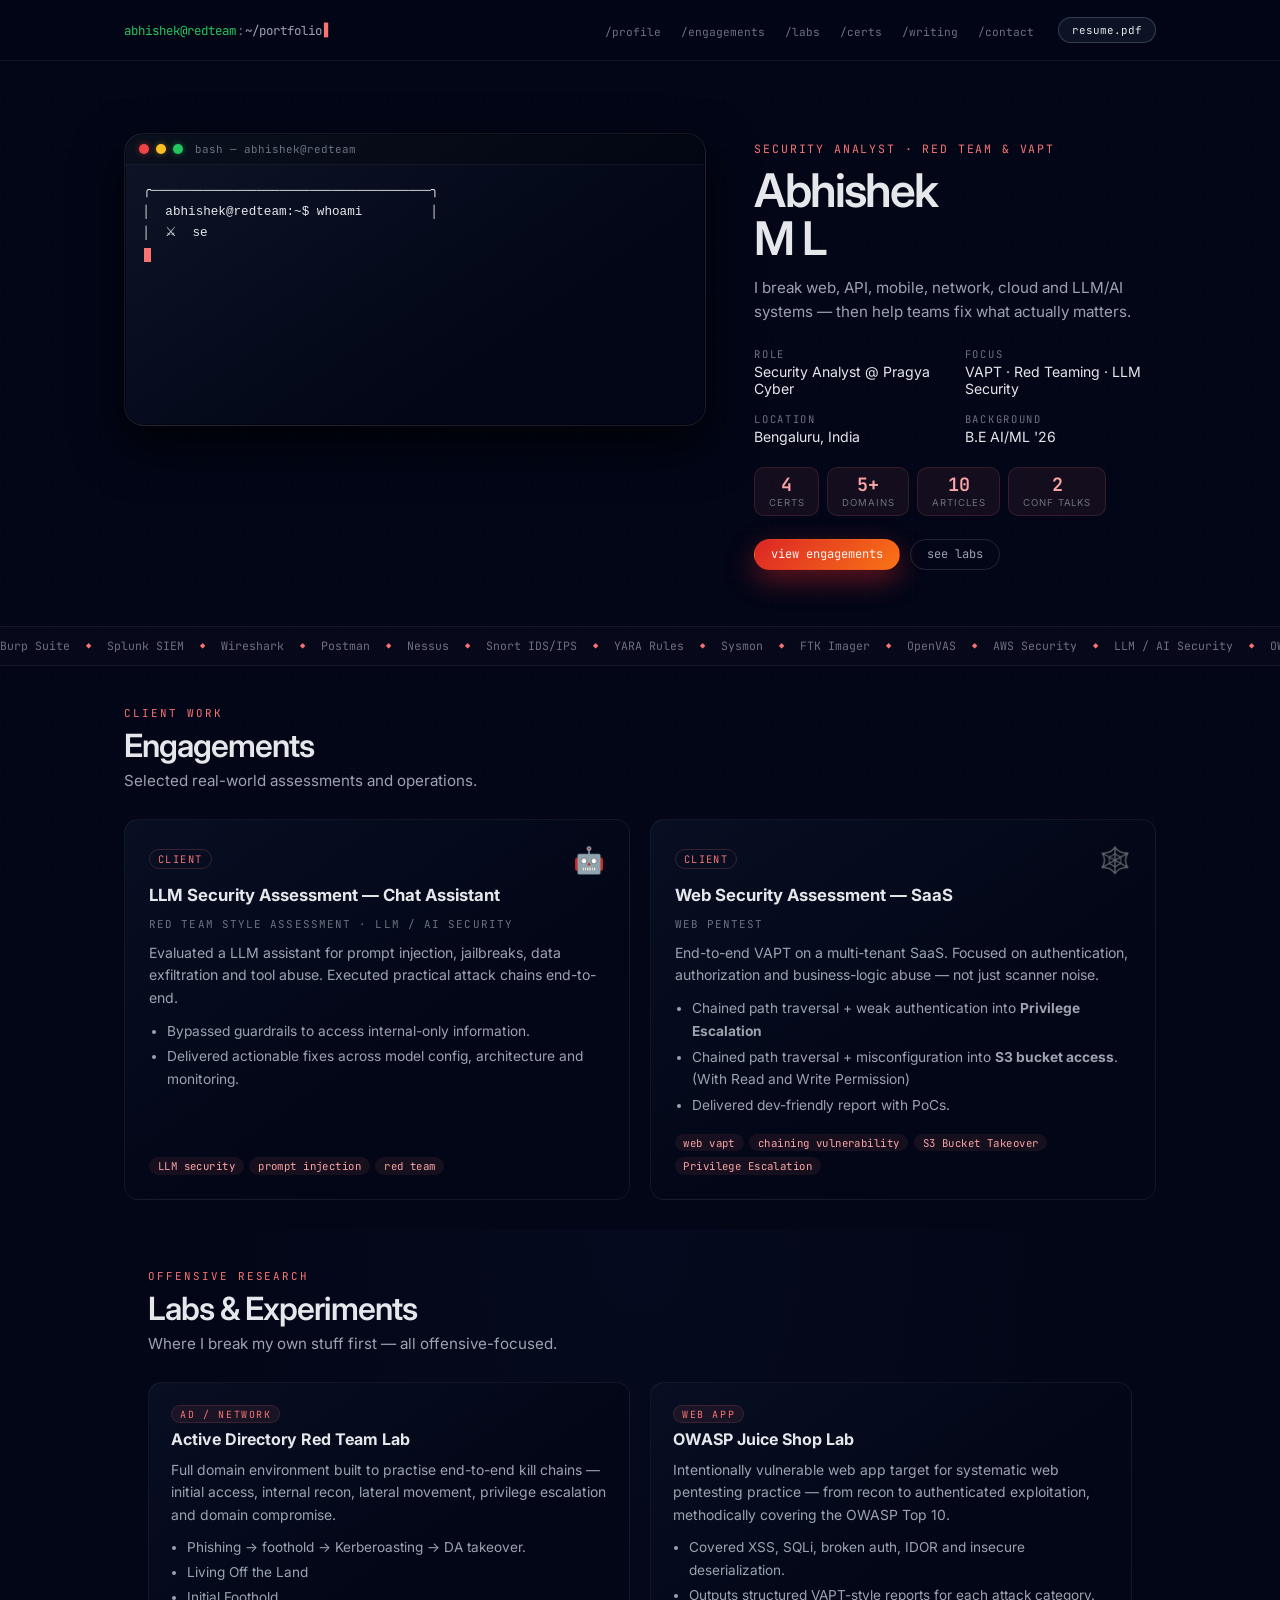
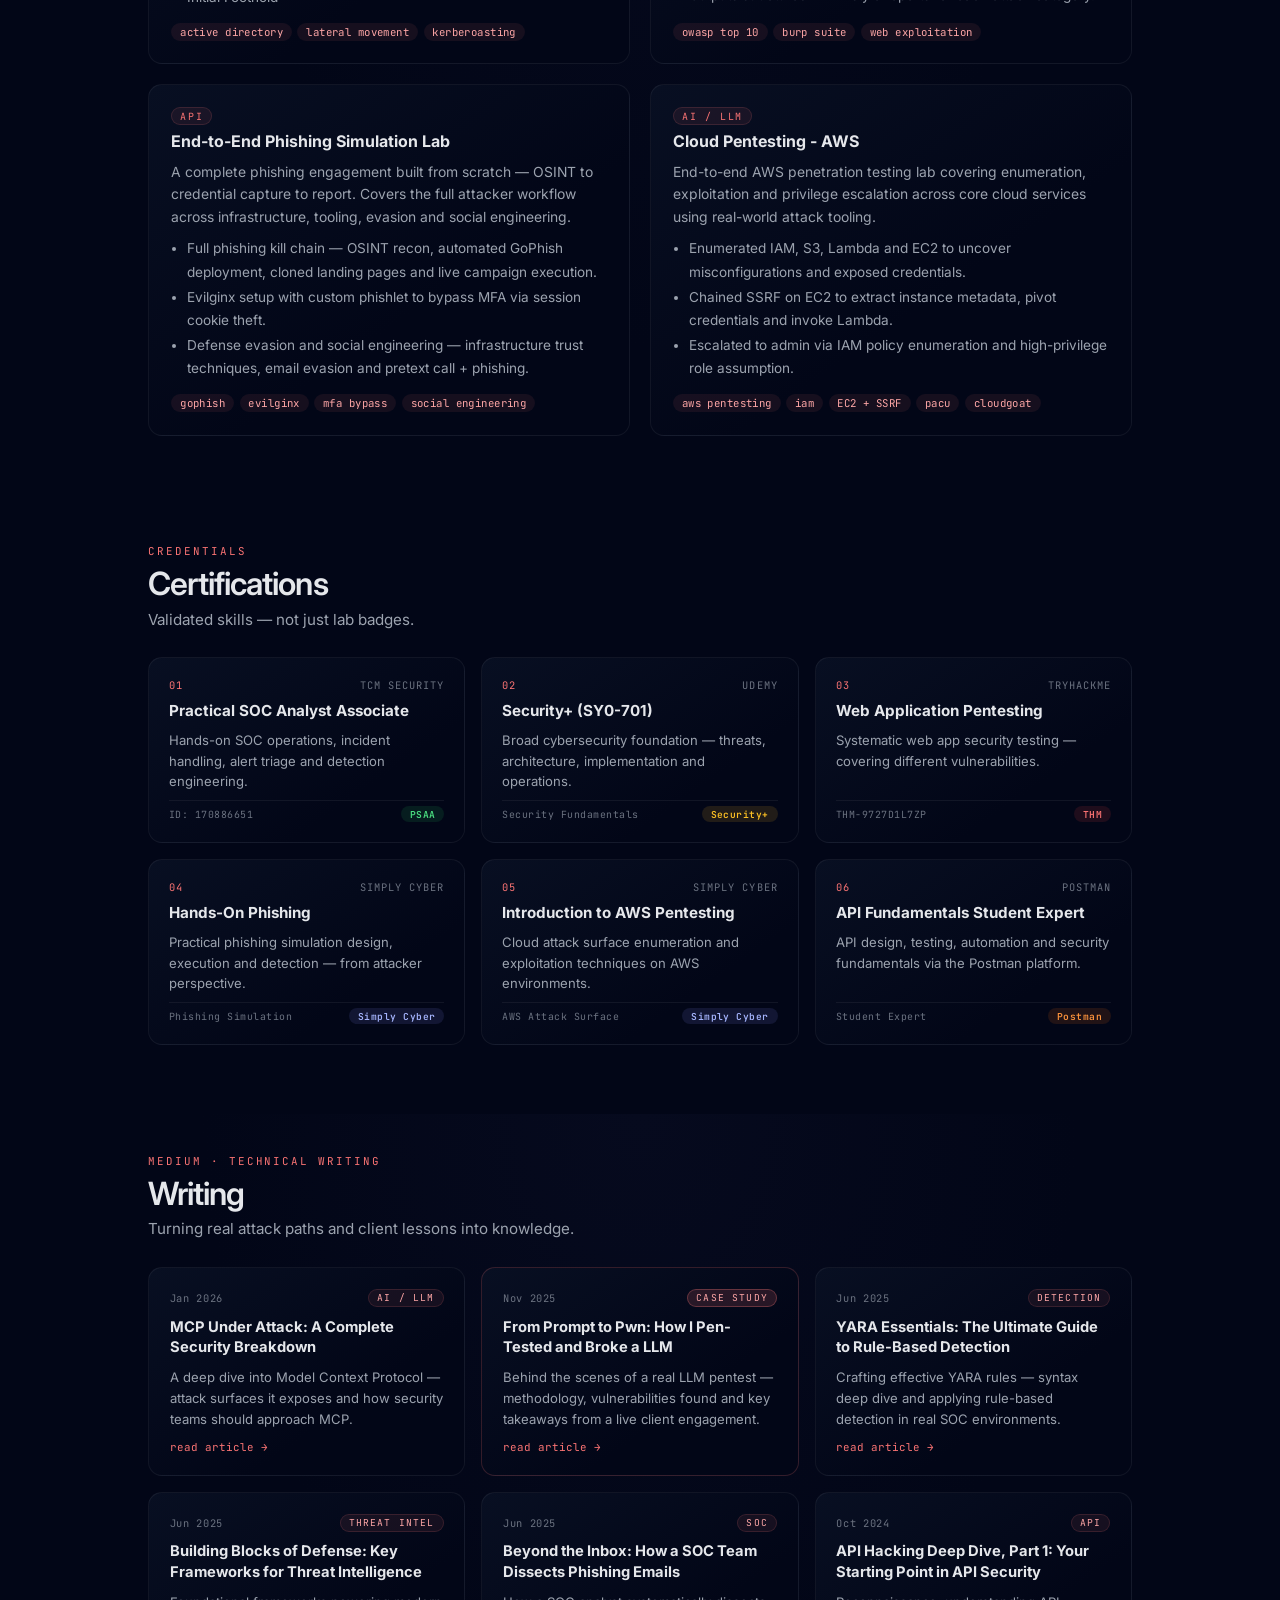
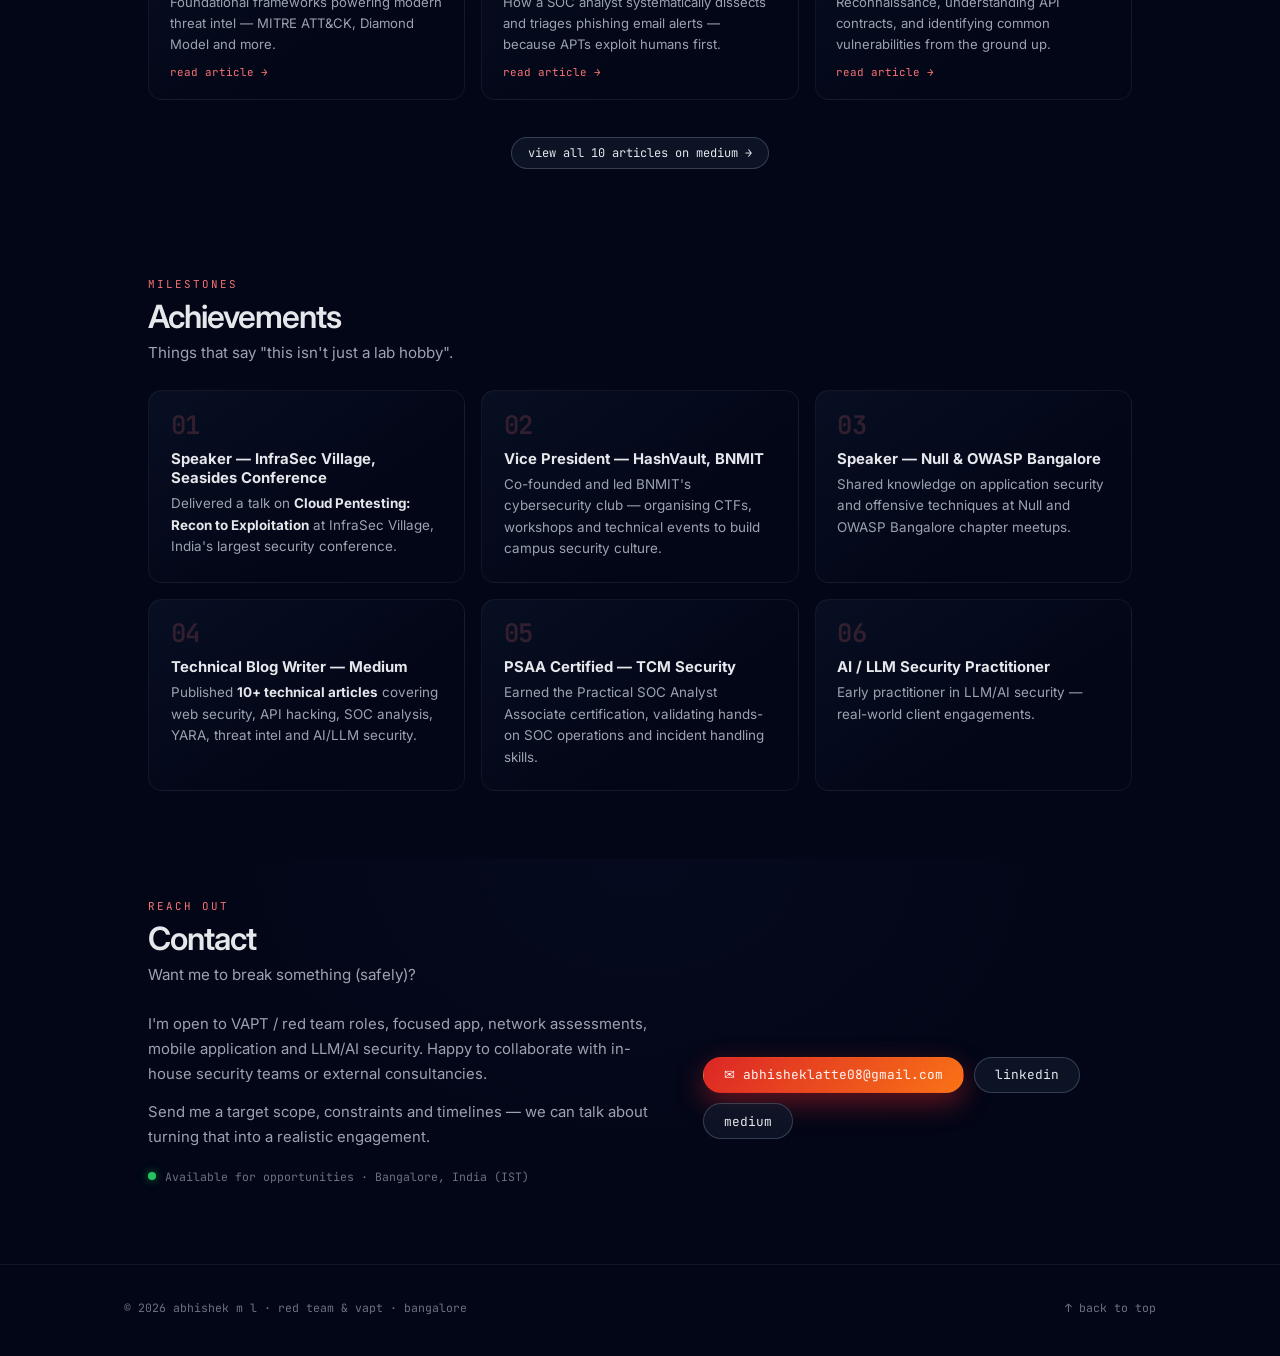
==== commit e360307a: "Rename index_v2.html to index.html Changing index_v2 name to index" ====
--- a/index.html
+++ b/index.html
@@ -1,656 +1,567 @@
-<!DOCTYPE html>
-<html lang="en">
-<head>
-  <meta charset="UTF-8" />
-  <meta name="viewport" content="width=device-width, initial-scale=1.0" />
-  <title>Abhishek M L — Security Analyst</title>
-  <link rel="preconnect" href="https://fonts.googleapis.com" />
-  <link href="https://fonts.googleapis.com/css2?family=Inter:wght@300;400;500;600&family=Syne:wght@600;700;800&family=JetBrains+Mono:wght@400;500&display=swap" rel="stylesheet" />
-  <style>
-    :root {
-      --bg:       #060b10;
-      --bg2:      #0b1520;
-      --bg3:      #101e2d;
-      --bg4:      #152234;
-      --green:    #00e676;
-      --gd:       rgba(0,230,118,.1);
-      --gdb:      rgba(0,230,118,.18);
-      --cyan:     #29b6f6;
-      --cd:       rgba(41,182,246,.1);
-      --text:     #cdd8e3;
-      --t2:       #7a93a8;
-      --t3:       #3d5166;
-      --white:    #f0f4f8;
-      --bdr:      rgba(41,182,246,.12);
-      --bdrg:     rgba(0,230,118,.18);
-      --r:        4px;
-      --ease:     .22s cubic-bezier(.4,0,.2,1);
-    }
-    *, *::before, *::after { box-sizing: border-box; margin: 0; padding: 0; }
-    html { scroll-behavior: smooth; }
-    body { background: var(--bg); color: var(--text); font-family: 'Inter', sans-serif; font-size: 15px; line-height: 1.65; overflow-x: hidden; }
-    a { color: var(--cyan); text-decoration: none; transition: color var(--ease); }
-    a:hover { color: var(--green); }
-    img { display: block; max-width: 100%; }
-    ::-webkit-scrollbar { width: 3px; }
-    ::-webkit-scrollbar-track { background: var(--bg); }
-    ::-webkit-scrollbar-thumb { background: var(--cyan); }
-
-    #matrix-bg { position: fixed; inset: 0; z-index: 0; opacity: .022; pointer-events: none; }
-
-    /* ── NAV ── */
-    nav {
-      position: fixed; top: 0; left: 0; right: 0; z-index: 999;
-      height: 60px; display: flex; align-items: center; justify-content: space-between;
-      padding: 0 6%;
-      background: rgba(6,11,16,.92); backdrop-filter: blur(16px);
-      border-bottom: 1px solid var(--bdr);
-    }
-    .nav-logo { font-family: 'Syne', sans-serif; font-size: 1.05rem; font-weight: 800; color: var(--white); letter-spacing: -.3px; }
-    .nav-logo em { color: var(--green); font-style: normal; }
-    .nav-links { display: flex; gap: 1.6rem; list-style: none; }
-    .nav-links a { font-family: 'JetBrains Mono', monospace; font-size: .68rem; color: var(--t3); letter-spacing: .5px; text-transform: uppercase; position: relative; transition: color var(--ease); }
-    .nav-links a::after { content: ''; position: absolute; bottom: -3px; left: 0; right: 0; height: 1px; background: var(--green); transform: scaleX(0); transform-origin: left; transition: transform var(--ease); }
-    .nav-links a:hover, .nav-links a.active { color: var(--green); }
-    .nav-links a:hover::after, .nav-links a.active::after { transform: scaleX(1); }
-
-    /* ── SECTION BASE ── */
-    section { position: relative; z-index: 1; padding: 80px 6%; }
-    .eyebrow { font-family: 'JetBrains Mono', monospace; font-size: .65rem; color: var(--green); letter-spacing: 3px; text-transform: uppercase; margin-bottom: .5rem; }
-    .eyebrow::before { content: '// '; opacity: .4; }
-    h2.st { font-family: 'Syne', sans-serif; font-size: clamp(1.7rem, 2.6vw, 2.4rem); font-weight: 800; color: var(--white); margin-bottom: 2.5rem; padding-bottom: 1rem; border-bottom: 1px solid var(--bdr); line-height: 1.15; white-space: normal; overflow: visible; }
-    h2.st span { color: var(--green); }
-
-    /* ── HERO ── */
-    #intro { min-height: 100vh; display: flex; flex-direction: column; justify-content: center; padding-top: 60px; }
-    .hero-badge { display: inline-flex; align-items: center; gap: .4rem; width: fit-content; font-family: 'JetBrains Mono', monospace; font-size: .68rem; color: var(--green); border: 1px solid var(--bdrg); background: var(--gd); padding: .28rem .75rem; border-radius: 2px; margin-bottom: 1.3rem; letter-spacing: .5px; opacity: 0; animation: fu .5s .2s ease forwards; }
-    .hero-badge::before { content: '●'; font-size: .42rem; animation: pulse 1.5s ease-in-out infinite; }
-    .hero-name { font-family: 'Syne', sans-serif; font-size: clamp(2.8rem, 6.5vw, 5.2rem); font-weight: 800; color: var(--white); line-height: 1.08; opacity: 0; animation: fu .6s .35s ease forwards; }
-    .hero-name .acc { color: var(--green); }
-    .hero-role { margin-top: .85rem; font-family: 'JetBrains Mono', monospace; font-size: clamp(.83rem, 1.4vw, .98rem); color: var(--cyan); opacity: 0; animation: fu .6s .5s ease forwards; min-height: 1.6em; }
-    #typed::after { content: '|'; color: var(--green); animation: blink .7s step-end infinite; }
-    .hero-desc { max-width: 510px; margin-top: 1rem; font-size: .93rem; color: var(--t2); line-height: 1.82; opacity: 0; animation: fu .6s .65s ease forwards; }
-    .hero-cta { display: flex; gap: .7rem; flex-wrap: wrap; margin-top: 1.9rem; opacity: 0; animation: fu .6s .8s ease forwards; }
-    .btn { display: inline-flex; align-items: center; gap: .4rem; padding: .58rem 1.5rem; font-family: 'JetBrains Mono', monospace; font-size: .72rem; letter-spacing: .4px; text-transform: uppercase; border-radius: var(--r); cursor: pointer; border: none; transition: all var(--ease); }
-    .btn-p { background: var(--green); color: #060a0e; font-weight: 500; }
-    .btn-p:hover { background: #33eb91; box-shadow: 0 0 20px rgba(0,230,118,.3); color: #060a0e; }
-    .btn-g { background: transparent; color: var(--cyan); border: 1px solid rgba(41,182,246,.28); }
-    .btn-g:hover { background: var(--cd); border-color: var(--cyan); color: var(--cyan); }
-
-    /* Hero stats */
-    .hero-nums { display: flex; flex-wrap: wrap; margin-top: 2.25rem; padding-top: 1.6rem; border-top: 1px solid var(--bdr); opacity: 0; animation: fu .6s .95s ease forwards; }
-    .hn-item { padding-right: 2.25rem; margin-right: 2.25rem; border-right: 1px solid var(--bdr); }
-    .hn-item:last-child { border-right: none; padding-right: 0; margin-right: 0; }
-    .hn-num { font-family: 'Syne', sans-serif; font-size: 1.9rem; font-weight: 800; color: var(--green); line-height: 1.1; margin-bottom: .22rem; }
-    .hn-num sub { font-size: .88rem; color: var(--cyan); vertical-align: baseline; font-weight: 400; }
-    .hn-lbl { font-family: 'JetBrains Mono', monospace; font-size: .58rem; color: var(--t3); letter-spacing: 2px; text-transform: uppercase; }
-    .hero-scroll { position: absolute; bottom: 2.25rem; left: 6%; display: flex; align-items: center; gap: .6rem; font-family: 'JetBrains Mono', monospace; font-size: .6rem; color: var(--t3); letter-spacing: 2px; text-transform: uppercase; animation: fi 1s 2s ease both; }
-    .hero-scroll-line { width: 30px; height: 1px; background: var(--t3); }
-
-    /* ── TICKER ── */
-    .ticker { position: relative; z-index: 1; background: var(--bg2); border-top: 1px solid var(--bdr); border-bottom: 1px solid var(--bdr); padding: .6rem 0; overflow: hidden; }
-    .ticker-inner { display: flex; gap: 2.2rem; width: max-content; animation: ticker 30s linear infinite; }
-    .ticker-item { font-family: 'JetBrains Mono', monospace; font-size: .67rem; color: var(--t3); white-space: nowrap; }
-    .ticker-item b { color: var(--green); font-weight: 400; margin-right: .3rem; }
-
-    /* ── ABOUT ── */
-    #about { background: var(--bg2); }
-    .about-grid { display: grid; grid-template-columns: 1fr 1.05fr; gap: 4.5rem; align-items: start; }
-    .about-copy p { font-size: .93rem; color: var(--t2); line-height: 1.85; margin-bottom: 1.1rem; }
-    .about-copy p strong { color: var(--white); font-weight: 600; }
-    .info-list { display: grid; grid-template-columns: 1fr 1fr; gap: .5rem; margin-top: 1.6rem; }
-    .info-row { display: flex; gap: .4rem; font-family: 'JetBrains Mono', monospace; font-size: .68rem; padding: .48rem .75rem; background: var(--bg3); border: 1px solid var(--bdr); border-radius: var(--r); }
-    .info-key { color: var(--green); flex-shrink: 0; }
-    .info-val { color: var(--t2); }
-
-    /* Skills — 7 bars, no Incident Response */
-    .skill-list { display: flex; flex-direction: column; gap: .82rem; }
-    .skill-head { display: flex; justify-content: space-between; font-size: .81rem; color: var(--text); margin-bottom: .28rem; }
-    .skill-head span:last-child { font-family: 'JetBrains Mono', monospace; font-size: .66rem; color: var(--t3); }
-    .bar-bg { height: 3px; background: rgba(255,255,255,.04); border-radius: 2px; overflow: hidden; }
-    .bar-fill { height: 100%; background: linear-gradient(90deg, var(--green), var(--cyan)); border-radius: 2px; width: 0; transition: width 1.4s cubic-bezier(.4,0,.2,1); }
-
-    /* ── RESUME ── */
-    .resume-grid { display: grid; grid-template-columns: 1.1fr 1fr; gap: 4.5rem; }
-    .col-lbl { font-family: 'JetBrains Mono', monospace; font-size: .64rem; color: var(--t3); letter-spacing: 3px; text-transform: uppercase; margin-bottom: 1.3rem; padding-bottom: .65rem; border-bottom: 1px solid var(--bdr); }
-    .tl { position: relative; padding-left: 1.3rem; }
-    .tl::before { content: ''; position: absolute; left: 0; top: 6px; bottom: 0; width: 1px; background: linear-gradient(to bottom, var(--green), var(--cyan), transparent); }
-    .tl-item { position: relative; margin-bottom: 2rem; opacity: 0; transform: translateY(10px); transition: opacity .5s ease, transform .5s ease; }
-    .tl-item.vis { opacity: 1; transform: none; }
-    .tl-dot { position: absolute; left: -1.3rem; width: 7px; height: 7px; border-radius: 50%; background: var(--green); box-shadow: 0 0 8px var(--green); top: 5px; transform: translateX(-3px); }
-    .tl-date { font-family: 'JetBrains Mono', monospace; font-size: .62rem; color: var(--green); letter-spacing: .4px; margin-bottom: .15rem; }
-    .tl-title { font-family: 'Syne', sans-serif; font-size: .96rem; font-weight: 700; color: var(--white); }
-    .tl-org { font-family: 'JetBrains Mono', monospace; font-size: .66rem; color: var(--cyan); margin-bottom: .5rem; }
-    .tl-body { font-size: .84rem; color: var(--t2); line-height: 1.7; }
-    .tl-body li { list-style: none; padding: .07rem 0; }
-    .tl-body li::before { content: '→ '; color: var(--green); opacity: .55; }
-
-    /* ── CERTS — premium 2-col cards ── */
-    .cert-grid { display: grid; grid-template-columns: 1fr 1fr; gap: .6rem; }
-    .cert-card {
-      position: relative; overflow: hidden;
-      padding: 1rem 1.1rem 1rem 1.35rem;
-      background: var(--bg3); border: 1px solid var(--bdr); border-radius: var(--r);
-      transition: all var(--ease);
-      display: flex; align-items: flex-start; justify-content: space-between; gap: .6rem;
-    }
-    .cert-card::before { content: ''; position: absolute; top: 0; left: 0; bottom: 0; width: 2px; background: linear-gradient(180deg, var(--green), var(--cyan)); }
-    .cert-card:hover { background: var(--bg4); transform: translateY(-2px); box-shadow: 0 6px 22px rgba(0,0,0,.35); }
-    .cert-card:hover::before { width: 3px; }
-    .cert-inner { flex: 1; min-width: 0; }
-    .cert-num { font-family: 'JetBrains Mono', monospace; font-size: .58rem; color: var(--t3); letter-spacing: 1px; text-transform: uppercase; margin-bottom: .28rem; }
-    .cert-name { font-family: 'Syne', sans-serif; font-size: .82rem; font-weight: 700; color: var(--white); line-height: 1.35; margin-bottom: .22rem; }
-    .cert-issuer { font-family: 'JetBrains Mono', monospace; font-size: .62rem; color: var(--cyan); }
-    .cert-id { font-family: 'JetBrains Mono', monospace; font-size: .58rem; color: var(--t3); margin-top: .12rem; }
-    .cert-badge {
-      flex-shrink: 0; align-self: flex-start;
-      font-family: 'JetBrains Mono', monospace; font-size: .58rem; letter-spacing: .5px;
-      color: var(--green); background: var(--gd); border: 1px solid var(--bdrg);
-      padding: .15rem .45rem; border-radius: 2px; white-space: nowrap; margin-top: .1rem;
-    }
-
-    /* ── DOMAINS — full-width two-panel ── */
-    .domains-panel {
-      display: grid; grid-template-columns: 1fr 1fr; gap: .6rem;
-      margin-top: .1rem;
-    }
-    .dp-col {
-      background: var(--bg3); border: 1px solid var(--bdr); border-radius: var(--r);
-      overflow: hidden;
-    }
-    .dp-header {
-      display: flex; align-items: center; gap: .6rem;
-      padding: .75rem 1rem; border-bottom: 1px solid var(--bdr);
-    }
-    .dp-header.off { background: rgba(41,182,246,.05); }
-    .dp-header.def { background: rgba(0,230,118,.05); }
-    .dp-icon { font-size: 1rem; }
-    .dp-label { font-family: 'Syne', sans-serif; font-size: .82rem; font-weight: 700; }
-    .dp-header.off .dp-label { color: var(--cyan); }
-    .dp-header.def .dp-label { color: var(--green); }
-    .dp-sub { font-family: 'JetBrains Mono', monospace; font-size: .6rem; color: var(--t3); margin-left: auto; }
-    .dp-tags { display: flex; flex-direction: column; }
-    .dp-tag {
-      display: flex; align-items: center; gap: .55rem;
-      padding: .48rem 1rem; font-family: 'JetBrains Mono', monospace; font-size: .68rem; color: var(--t2);
-      border-bottom: 1px solid rgba(255,255,255,.03);
-      transition: background var(--ease), color var(--ease);
-    }
-    .dp-tag:last-child { border-bottom: none; }
-    .dp-tag:hover { background: var(--bg4); color: var(--text); }
-    .dp-tag::before { content: ''; width: 5px; height: 5px; border-radius: 50%; flex-shrink: 0; }
-    .dp-col.off .dp-tag::before { background: var(--cyan); opacity: .5; }
-    .dp-col.def .dp-tag::before { background: var(--green); opacity: .5; }
-
-    /* ── BLOGS ── */
-    #blogs { background: var(--bg2); }
-    .blog-grid { display: grid; grid-template-columns: repeat(3, 1fr); gap: 1rem; }
-    .blog-card { background: var(--bg3); border: 1px solid var(--bdr); border-radius: var(--r); overflow: hidden; transition: all var(--ease); display: flex; flex-direction: column; }
-    .blog-card:hover { transform: translateY(-3px); box-shadow: 0 8px 28px rgba(0,0,0,.4); border-color: rgba(41,182,246,.24); }
-    .blog-img { width: 100%; aspect-ratio: 16/9; object-fit: cover; background: var(--bg4); }
-    .blog-body { padding: 1.1rem; flex: 1; display: flex; flex-direction: column; }
-    .blog-date { font-family: 'JetBrains Mono', monospace; font-size: .6rem; color: var(--green); margin-bottom: .4rem; }
-    .blog-title { font-family: 'Syne', sans-serif; font-size: .9rem; font-weight: 700; color: var(--white); line-height: 1.38; margin-bottom: .5rem; }
-    .blog-desc { font-size: .82rem; color: var(--t2); line-height: 1.65; flex: 1; }
-    .blog-read { display: inline-flex; align-items: center; gap: .28rem; margin-top: .85rem; font-family: 'JetBrains Mono', monospace; font-size: .64rem; color: var(--cyan); letter-spacing: .3px; text-transform: uppercase; }
-    .blog-read::after { content: '→'; transition: transform var(--ease); }
-    .blog-card:hover .blog-read::after { transform: translateX(3px); }
-    .blog-more { display: flex; justify-content: center; margin-top: 2rem; }
-
-    /* ── ACHIEVEMENTS ── */
-    #services { }
-    .ach-grid { display: grid; grid-template-columns: repeat(3, 1fr); gap: 1rem; }
-    .ach-card { padding: 1.35rem; background: var(--bg2); border: 1px solid var(--bdr); border-radius: var(--r); transition: all var(--ease); position: relative; overflow: hidden; }
-    .ach-card::after { content: ''; position: absolute; bottom: 0; right: 0; width: 50px; height: 50px; background: radial-gradient(circle at bottom right, rgba(0,230,118,.05), transparent); pointer-events: none; }
-    .ach-card:hover { background: var(--bg3); border-color: var(--bdrg); }
-    .ach-num { font-family: 'Syne', sans-serif; font-size: 2.6rem; font-weight: 800; color: rgba(0,230,118,.06); line-height: 1; margin-bottom: .3rem; }
-    .ach-title { font-family: 'Syne', sans-serif; font-size: .9rem; font-weight: 700; color: var(--white); margin-bottom: .38rem; }
-    .ach-desc { font-size: .82rem; color: var(--t2); line-height: 1.68; }
-
-    /* ── CONTACT ── */
-    #contact { background: var(--bg2); }
-    .contact-wrap { display: grid; grid-template-columns: 1fr 1fr; gap: 4rem; align-items: start; }
-    .contact-lead { font-size: .92rem; color: var(--t2); line-height: 1.82; margin-bottom: 1.6rem; }
-    .c-items { display: flex; flex-direction: column; gap: .8rem; }
-    .c-item { display: flex; align-items: flex-start; gap: .8rem; }
-    .c-ico { width: 35px; height: 35px; flex-shrink: 0; display: flex; align-items: center; justify-content: center; background: var(--bg3); border: 1px solid var(--bdr); border-radius: var(--r); font-size: .88rem; }
-    .c-lbl { font-family: 'JetBrains Mono', monospace; font-size: .59rem; color: var(--t3); letter-spacing: 2px; text-transform: uppercase; margin-bottom: .12rem; }
-    .c-val { font-size: .87rem; color: var(--text); }
-    .socials { display: flex; gap: .55rem; flex-wrap: wrap; margin-top: 1.4rem; }
-    .soc { display: inline-flex; align-items: center; gap: .35rem; padding: .44rem .9rem; border: 1px solid var(--bdr); border-radius: var(--r); font-family: 'JetBrains Mono', monospace; font-size: .66rem; color: var(--t2); transition: all var(--ease); }
-    .soc:hover { border-color: var(--cyan); color: var(--cyan); background: var(--cd); }
-
-    /* Mailto CTA */
-    .contact-right-desc { font-size: .88rem; color: var(--t2); line-height: 1.78; margin-bottom: 1.25rem; }
-    .mailto-btn { display: flex; align-items: center; gap: 1rem; padding: 1.1rem 1.25rem; background: var(--bg3); border: 1px solid var(--bdrg); border-radius: var(--r); transition: all var(--ease); text-decoration: none; width: 100%; }
-    .mailto-btn:hover { background: var(--bg4); box-shadow: 0 6px 22px rgba(0,230,118,.1); transform: translateY(-2px); border-color: var(--green); }
-    .mailto-ico { font-size: 1.3rem; flex-shrink: 0; }
-    .mailto-title { font-family: 'Syne', sans-serif; font-size: .93rem; font-weight: 700; color: var(--white); margin-bottom: .08rem; }
-    .mailto-sub { font-family: 'JetBrains Mono', monospace; font-size: .63rem; color: var(--green); }
-    .mailto-arrow { font-size: 1rem; color: var(--green); margin-left: auto; transition: transform var(--ease); }
-    .mailto-btn:hover .mailto-arrow { transform: translateX(4px); }
-    .c-chips { display: flex; gap: .45rem; flex-wrap: wrap; margin-top: 1.1rem; }
-    .c-chip { font-family: 'JetBrains Mono', monospace; font-size: .65rem; color: var(--t2); background: var(--bg3); border: 1px solid var(--bdr); padding: .28rem .65rem; border-radius: var(--r); }
-
-    /* ── FOOTER ── */
-    footer { position: relative; z-index: 1; padding: 1.5rem 6%; border-top: 1px solid var(--bdr); display: flex; align-items: center; justify-content: space-between; flex-wrap: wrap; gap: .75rem; }
-    .fc { font-family: 'JetBrains Mono', monospace; font-size: .64rem; color: var(--t3); }
-    .fc span { color: var(--green); }
-    .fl-links { display: flex; gap: 1rem; }
-    .fl-links a { font-family: 'JetBrains Mono', monospace; font-size: .64rem; color: var(--t3); }
-    .fl-links a:hover { color: var(--cyan); }
-
-    /* ── SCANLINES ── */
-    body::after { content: ''; position: fixed; inset: 0; z-index: 9998; pointer-events: none; background: repeating-linear-gradient(0deg, transparent, transparent 2px, rgba(0,0,0,.014) 2px, rgba(0,0,0,.014) 4px); }
-
-    /* ── KEYFRAMES ── */
-    @keyframes fu    { from { opacity:0; transform: translateY(15px); } to { opacity:1; transform:none; } }
-    @keyframes fi    { from { opacity:0; } to { opacity:1; } }
-    @keyframes blink { 50% { opacity:0; } }
-    @keyframes pulse { 0%,100%{opacity:1;} 50%{opacity:.25;} }
-    @keyframes ticker { from { transform:translateX(0); } to { transform:translateX(-50%); } }
-
-    /* ── RESPONSIVE ── */
-    @media (max-width: 1024px) {
-      .blog-grid { grid-template-columns: repeat(2, 1fr); }
-      .ach-grid  { grid-template-columns: repeat(2, 1fr); }
-    }
-    @media (max-width: 900px) {
-      .about-grid, .resume-grid, .contact-wrap { grid-template-columns: 1fr; gap: 2.5rem; }
-      .cert-grid, .domains-panel { grid-template-columns: 1fr; }
-      .nav-links { display: none; }
-    }
-    @media (max-width: 640px) {
-      .blog-grid, .ach-grid { grid-template-columns: 1fr; }
-    }
-  </style>
-</head>
-<body>
-<canvas id="matrix-bg"></canvas>
-
-<!-- NAV -->
-<nav>
-  <div class="nav-logo">Abhishek<em>.</em>M<em>.</em>L</div>
-  <ul class="nav-links">
-    <li><a href="#intro">Home</a></li>
-    <li><a href="#about">About</a></li>
-    <li><a href="#resume">Resume</a></li>
-    <li><a href="#blogs">Blog</a></li>
-    <li><a href="#services">Achievements</a></li>
-    <li><a href="#contact">Contact</a></li>
-  </ul>
-</nav>
-
-<!-- ════ HERO ════ -->
-<section id="intro">
-  <div class="hero-badge">Available for Opportunities</div>
-  <h1 class="hero-name">I'm <span class="acc">Abhishek</span><br>M L.</h1>
-  <div class="hero-role"><span id="typed"></span></div>
-  <p class="hero-desc">Security Analyst at Pragya Cyber with hands-on experience across offensive &amp; defensive security — specialising in web, API, mobile, network, and AI/LLM security testing.</p>
-  <div class="hero-cta">
-    <a href="#about" class="btn btn-p">More About Me</a>
-    <a href="mailto:abhisheklatte08@gmail.com?subject=Hello Abhishek" class="btn btn-g">Get In Touch</a>
-  </div>
-  <div class="hero-nums">
-    <div class="hn-item"><div class="hn-num">4</div><div class="hn-lbl">Certifications</div></div>
-    <div class="hn-item"><div class="hn-num">5<sub>+</sub></div><div class="hn-lbl">Security Domains</div></div>
-    <div class="hn-item"><div class="hn-num">10</div><div class="hn-lbl">Blog Articles</div></div>
-    <div class="hn-item"><div class="hn-num">2</div><div class="hn-lbl">Conference Talks</div></div>
-  </div>
-  <div class="hero-scroll"><div class="hero-scroll-line"></div><span>Scroll</span></div>
-</section>
-
-<!-- TICKER -->
-<div class="ticker">
-  <div class="ticker-inner">
-    <span class="ticker-item"><b>◆</b>Burp Suite</span><span class="ticker-item"><b>◆</b>Splunk SIEM</span><span class="ticker-item"><b>◆</b>Wireshark</span><span class="ticker-item"><b>◆</b>Postman</span><span class="ticker-item"><b>◆</b>Nessus</span><span class="ticker-item"><b>◆</b>Snort IDS/IPS</span><span class="ticker-item"><b>◆</b>YARA Rules</span><span class="ticker-item"><b>◆</b>Sysmon</span><span class="ticker-item"><b>◆</b>FTK Imager</span><span class="ticker-item"><b>◆</b>OpenVAS</span><span class="ticker-item"><b>◆</b>AWS Security</span><span class="ticker-item"><b>◆</b>LLM / AI Security</span><span class="ticker-item"><b>◆</b>OWASP Top 10</span><span class="ticker-item"><b>◆</b>Mobile App Security</span>
-    <span class="ticker-item"><b>◆</b>Burp Suite</span><span class="ticker-item"><b>◆</b>Splunk SIEM</span><span class="ticker-item"><b>◆</b>Wireshark</span><span class="ticker-item"><b>◆</b>Postman</span><span class="ticker-item"><b>◆</b>Nessus</span><span class="ticker-item"><b>◆</b>Snort IDS/IPS</span><span class="ticker-item"><b>◆</b>YARA Rules</span><span class="ticker-item"><b>◆</b>Sysmon</span><span class="ticker-item"><b>◆</b>FTK Imager</span><span class="ticker-item"><b>◆</b>OpenVAS</span><span class="ticker-item"><b>◆</b>AWS Security</span><span class="ticker-item"><b>◆</b>LLM / AI Security</span><span class="ticker-item"><b>◆</b>OWASP Top 10</span><span class="ticker-item"><b>◆</b>Mobile App Security</span>
-  </div>
-</div>
-
-<!-- ════ ABOUT ════ -->
-<section id="about">
-  <p class="eyebrow">about</p>
-  <h2 class="st">Let Me Introduce <span>Myself.</span></h2>
-  <div class="about-grid">
-    <div class="about-copy">
-      <p>Hello! I'm <strong>Abhishek M L</strong>, a Security Analyst at <strong>Pragya Cyber</strong>, based in Bangalore, India. I'm pursuing my B.E in Artificial Intelligence &amp; Machine Learning at BNM Institute of Technology (graduating June 2026, CGPA 8.08).</p>
-      <p>I work across both offensive and defensive security — from web application and API penetration testing to SOC operations and AI/LLM pentesting assessments. My work is grounded in structured methodology, clear documentation, and real-world impact.</p>
-      <p>As Co-Founder of <strong>HashVault</strong>, I lead cybersecurity initiatives and regularly speak at <strong>Security Conferences</strong>. I also publish blogs on <strong>Medium</strong>.</p>
-      <div class="info-list">
-        <div class="info-row"><span class="info-key">Role&nbsp;</span><span class="info-val">Security Analyst</span></div>
-        <div class="info-row"><span class="info-key">Company&nbsp;</span><span class="info-val">Pragya Cyber</span></div>
-        <div class="info-row"><span class="info-key">Location&nbsp;</span><span class="info-val">Bangalore, India</span></div>
-        <div class="info-row"><span class="info-key">Degree&nbsp;</span><span class="info-val">B.E AI &amp; ML '26</span></div>
-        <div class="info-row"><span class="info-key">CGPA&nbsp;</span><span class="info-val">8.08 / 10</span></div>
-        <div class="info-row"><span class="info-key">Blog&nbsp;</span><a class="info-val" href="https://abhishekml.medium.com/" target="_blank">abhishekml.medium.com</a></div>
-      </div>
-    </div>
-    <div id="skill-wrap">
-      <div class="skill-list">
-        <div><div class="skill-head"><span>Web Application Security</span><span>92%</span></div><div class="bar-bg"><div class="bar-fill" data-w="92"></div></div></div>
-        <div><div class="skill-head"><span>API Security Testing</span><span>60%</span></div><div class="bar-bg"><div class="bar-fill" data-w="90"></div></div></div>
-        <div><div class="skill-head"><span>LLM / AI Security</span><span>60%</span></div><div class="bar-bg"><div class="bar-fill" data-w="87"></div></div></div>
-        <div><div class="skill-head"><span>SOC &amp; SIEM Operations</span><span>85%</span></div><div class="bar-bg"><div class="bar-fill" data-w="85"></div></div></div>
-        <div><div class="skill-head"><span>Network Security</span><span>82%</span></div><div class="bar-bg"><div class="bar-fill" data-w="82"></div></div></div>
-        <div><div class="skill-head"><span>Mobile App Security</span><span>60%</span></div><div class="bar-bg"><div class="bar-fill" data-w="80"></div></div></div>
-        <div><div class="skill-head"><span>Cloud Security (AWS)</span><span>72%</span></div><div class="bar-bg"><div class="bar-fill" data-w="72"></div></div></div>
-      </div>
-    </div>
-  </div>
-</section>
-
-<!-- ════ RESUME ════ -->
-<section id="resume">
-  <p class="eyebrow">resume</p>
-  <h2 class="st">More of My <span>Credentials.</span></h2>
-  <div class="resume-grid">
-
-    <!-- Experience + Education -->
-    <div>
-      <div class="col-lbl">Work Experience</div>
-      <div class="tl">
-        <div class="tl-item">
-          <div class="tl-dot"></div>
-          <div class="tl-date">November 2025 – Present</div>
-          <div class="tl-title">Security Analyst</div>
-          <div class="tl-org">Pragya Cyber · Bangalore</div>
-          <ul class="tl-body">
-            <li>Security assessments across web, mobile, network &amp; API environments</li>
-            <li>API security testing — authentication, authorization &amp; data exposure</li>
-            <li>LLM/AI security — prompt injection &amp; insecure AI integrations</li>
-            <li>Structured technical documentation with impact analysis &amp; remediation</li>
-          </ul>
-        </div>
-        <div class="tl-item">
-          <div class="tl-dot"></div>
-          <div class="tl-date">July 2025 – November 2025</div>
-          <div class="tl-title">Cyber Security Intern</div>
-          <div class="tl-org">Pragya Cyber · Bangalore</div>
-          <ul class="tl-body">
-            <li>Vulnerability assessments across web and API targets</li>
-          </ul>
-        </div>
-        <div class="tl-item">
-          <div class="tl-dot"></div>
-          <div class="tl-date">October 2024 – December 2025</div>
-          <div class="tl-title">Vice President</div>
-          <div class="tl-org">HashVault — BNMIT Cybersecurity Club</div>
-          <ul class="tl-body">
-            <li>Led cybersecurity workshops, CTFs &amp; technical events</li>
-            <li>Speaker at Null &amp; OWASP Bangalore chapter meetups</li>
-            <li>Spoke on Cloud Pentesting at InfraSec Village, Seasides Conference</li>
-          </ul>
-        </div>
-      </div>
-      <div class="col-lbl" style="margin-top:2rem">Education</div>
-      <div class="tl">
-        <div class="tl-item">
-          <div class="tl-dot"></div>
-          <div class="tl-date">2022 – June 2026</div>
-          <div class="tl-title">B.E — Artificial Intelligence &amp; Machine Learning</div>
-          <div class="tl-org">BNM Institute of Technology, Bangalore</div>
-          <ul class="tl-body"><li>CGPA: 8.08 / 10</li></ul>
-        </div>
-      </div>
-    </div>
-
-    <!-- Certs + Domains -->
-    <div>
-      <div class="col-lbl">Certifications</div>
-      <div class="cert-grid">
-        <div class="cert-card">
-          <div class="cert-inner">
-            <div class="cert-num">01</div>
-            <div class="cert-name">Practical SOC Analyst Associate</div>
-            <div class="cert-issuer">TCM Security</div>
-            <div class="cert-id">ID: 170886651</div>
-          </div>
-          <div class="cert-badge">✓ PSAA</div>
-        </div>
-        <div class="cert-card">
-          <div class="cert-inner">
-            <div class="cert-num">02</div>
-            <div class="cert-name">Web Application Pentesting</div>
-            <div class="cert-issuer">TryHackMe</div>
-            <div class="cert-id">THM-9727D1L7ZP</div>
-          </div>
-          <div class="cert-badge">✓ Cert</div>
-        </div>
-        <div class="cert-card">
-          <div class="cert-inner">
-            <div class="cert-num">03</div>
-            <div class="cert-name">Hands-On Phishing</div>
-            <div class="cert-issuer">Simply Cyber</div>
-            <div class="cert-id">Phishing Simulation</div>
-          </div>
-          <div class="cert-badge">✓ Cert</div>
-        </div>
-        <div class="cert-card">
-          <div class="cert-inner">
-            <div class="cert-num">04</div>
-            <div class="cert-name">Introduction to AWS Pentesting</div>
-            <div class="cert-issuer">Simply Cyber</div>
-            <div class="cert-id">AWS Attack Surface</div>
-          </div>
-          <div class="cert-badge">✓ Cert</div>
-        </div>
-      </div>
-
-      <div class="col-lbl" style="margin-top:2rem">Security Domains</div>
-      <div class="domains-panel">
-        <div class="dp-col off">
-          <div class="dp-header off">
-            <span class="dp-icon">⚔️</span>
-            <span class="dp-label">Offensive</span>
-            <span class="dp-sub">6 areas</span>
-          </div>
-          <div class="dp-tags">
-            <div class="dp-tag">Web App Security</div>
-            <div class="dp-tag">API Pentesting</div>
-            <div class="dp-tag">Mobile Security</div>
-            <div class="dp-tag">Network Security</div>
-            <div class="dp-tag">Cloud (AWS)</div>
-            <div class="dp-tag">LLM / AI Security</div>
-          </div>
-        </div>
-        <div class="dp-col def">
-          <div class="dp-header def">
-            <span class="dp-icon">🛡️</span>
-            <span class="dp-label">Defensive</span>
-            <span class="dp-sub">6 areas</span>
-          </div>
-          <div class="dp-tags">
-            <div class="dp-tag">SOC Operations</div>
-            <div class="dp-tag">SIEM (Splunk)</div>
-            <div class="dp-tag">EDR Monitoring</div>
-            <div class="dp-tag">Threat Hunting</div>
-            <div class="dp-tag">IDS/IPS (Snort)</div>
-            <div class="dp-tag">Alert Triage</div>
-          </div>
-        </div>
-      </div>
-    </div>
-
-  </div>
-</section>
-
-<!-- ════ BLOGS ════ -->
-<section id="blogs">
-  <p class="eyebrow">blog</p>
-  <h2 class="st">Writing on <span>Medium.</span></h2>
-  <div class="blog-grid">
-    <a class="blog-card" href="https://abhishekml.medium.com/mcp-under-attack-a-complete-security-breakdown-d39291eca13f" target="_blank" rel="noopener">
-      <img class="blog-img" src="https://miro.medium.com/v2/resize:fill:640:426/1*ixbGqYy8Odnqm0lokOJzAA.jpeg" alt="MCP Under Attack" loading="lazy" />
-      <div class="blog-body">
-        <div class="blog-date">Jan 2026</div>
-        <div class="blog-title">MCP Under Attack: A Complete Security Breakdown</div>
-        <p class="blog-desc">A deep dive into Model Context Protocol — attack surfaces it exposes and how security professionals should approach MCP security.</p>
-        <span class="blog-read">Read Article</span>
-      </div>
-    </a>
-    <a class="blog-card" href="https://abhishekml.medium.com/from-prompt-to-pwn-how-i-pen-tested-and-broke-a-llm-25471e1b22f3" target="_blank" rel="noopener">
-      <img class="blog-img" src="https://miro.medium.com/v2/resize:fill:640:426/1*WNoRCHVAhyyvagUwQh4Bfg.png" alt="From Prompt to Pwn" loading="lazy" />
-      <div class="blog-body">
-        <div class="blog-date">Nov 2025</div>
-        <div class="blog-title">From Prompt to Pwn: How I Pen-Tested and Broke a LLM</div>
-        <p class="blog-desc">Behind the scenes of a real LLM penetration test — methodology, vulnerabilities found, and key takeaways from a live client engagement.</p>
-        <span class="blog-read">Read Article</span>
-      </div>
-    </a>
-    <a class="blog-card" href="https://abhishekml.medium.com/yara-essentials-the-ultimate-guide-to-rule-based-detection-9f65437f2298" target="_blank" rel="noopener">
-      <img class="blog-img" src="https://miro.medium.com/v2/resize:fill:640:426/1*ID0hVP6lVP_eQH--lvSEkg.jpeg" alt="YARA Essentials" loading="lazy" />
-      <div class="blog-body">
-        <div class="blog-date">Jun 2025</div>
-        <div class="blog-title">YARA Essentials: The Ultimate Guide to Rule-Based Detection</div>
-        <p class="blog-desc">Crafting effective YARA rules — understanding syntax and applying rule-based detection in real SOC environments.</p>
-        <span class="blog-read">Read Article</span>
-      </div>
-    </a>
-    <a class="blog-card" href="https://abhishekml.medium.com/building-blocks-of-defense-key-frameworks-for-threat-intelligence-d6ca49fd619f" target="_blank" rel="noopener">
-      <img class="blog-img" src="https://miro.medium.com/v2/resize:fill:640:426/1*FhrHtyWrMhwvwzBsRlNxoA.jpeg" alt="Threat Intelligence" loading="lazy" />
-      <div class="blog-body">
-        <div class="blog-date">Jun 2025</div>
-        <div class="blog-title">Building Blocks of Defense: Key Frameworks for Threat Intelligence</div>
-        <p class="blog-desc">Foundational frameworks powering modern threat intelligence programs — MITRE ATT&amp;CK, Diamond Model, and more.</p>
-        <span class="blog-read">Read Article</span>
-      </div>
-    </a>
-    <a class="blog-card" href="https://abhishekml.medium.com/beyond-the-inbox-how-a-soc-team-dissects-phishing-emails-a5a7bf97fbb4" target="_blank" rel="noopener">
-      <img class="blog-img" src="https://miro.medium.com/v2/resize:fill:640:426/1*k7rbM6Qoxc7E-sjLFEn9QQ.jpeg" alt="Phishing Analysis" loading="lazy" />
-      <div class="blog-body">
-        <div class="blog-date">Jun 2025</div>
-        <div class="blog-title">Beyond the Inbox: How a SOC Team Dissects Phishing Emails</div>
-        <p class="blog-desc">How a SOC analyst systematically dissects and triages phishing email alerts — APTs exploit humans first.</p>
-        <span class="blog-read">Read Article</span>
-      </div>
-    </a>
-    <a class="blog-card" href="https://abhishekml.medium.com/api-hacking-deep-dive-part-1-your-starting-point-in-api-security-25502b80a5d0" target="_blank" rel="noopener">
-      <img class="blog-img" src="https://miro.medium.com/v2/resize:fill:640:426/1*T4dnl0reT9-PH8kpm8BRxw.jpeg" alt="API Hacking" loading="lazy" />
-      <div class="blog-body">
-        <div class="blog-date">Oct 2024</div>
-        <div class="blog-title">API Hacking Deep Dive, Part 1: Your Starting Point in API Security</div>
-        <p class="blog-desc">Reconnaissance, understanding API contracts, and identifying common vulnerabilities from the ground up.</p>
-        <span class="blog-read">Read Article</span>
-      </div>
-    </a>
-  </div>
-  <div class="blog-more">
-    <a href="https://abhishekml.medium.com/" target="_blank" class="btn btn-g">View All 10 Articles on Medium</a>
-  </div>
-</section>
-
-<!-- ════ ACHIEVEMENTS ════ -->
-<section id="services">
-  <p class="eyebrow">achievements</p>
-  <h2 class="st">Accomplishments &amp; <span>Milestones.</span></h2>
-  <div class="ach-grid">
-    <div class="ach-card"><div class="ach-num">01</div><div class="ach-title">Speaker — InfraSec Village, Seasides Conference</div><p class="ach-desc">Delivered a talk on Cloud Pentesting at InfraSec Village — India's largest security conference, Seasides Security Conference.</p></div>
-    <div class="ach-card"><div class="ach-num">02</div><div class="ach-title">Vice President — HashVault, BNMIT</div><p class="ach-desc">Led BNMIT's cybersecurity club — organising technical events, workshops, and CTF sessions to grow the campus security community.</p></div>
-    <div class="ach-card"><div class="ach-num">03</div><div class="ach-title">Speaker — Null &amp; OWASP Bangalore</div><p class="ach-desc">Speaker at Null and OWASP Bangalore meetups, sharing knowledge on application security and offensive techniques.</p></div>
-    <div class="ach-card"><div class="ach-num">04</div><div class="ach-title">Technical Blog Writer — Medium</div><p class="ach-desc">Published 10+ technical articles covering web security, API hacking, SOC analysis, YARA, threat intelligence and AI/LLM security.</p></div>
-    <div class="ach-card"><div class="ach-num">05</div><div class="ach-title">PSAA Certified — TCM Security</div><p class="ach-desc">Earned the Practical SOC Analyst Associate certification, validating hands-on SOC operations and incident handling skills.</p></div>
-    <div class="ach-card"><div class="ach-num">06</div><div class="ach-title">AI / LLM Security Practitioner</div><p class="ach-desc">Early practitioner in LLM/AI security — real-world client engagements.</p></div>
-  </div>
-</section>
-
-<!-- ════ CONTACT ════ -->
-<section id="contact">
-  <p class="eyebrow">contact</p>
-  <h2 class="st">I'd Love To <span>Hear From You.</span></h2>
-  <div class="contact-wrap">
-    <div>
-      <p class="contact-lead">Open to collaboration, security research discussions, speaking invitations, or new opportunities. Reach out and I'll respond promptly.</p>
-      <div class="c-items">
-        <div class="c-item">
-          <div class="c-ico">📍</div>
-          <div><div class="c-lbl">Location</div><div class="c-val">Bangalore, Karnataka, India</div></div>
-        </div>
-        <div class="c-item">
-          <div class="c-ico">✉️</div>
-          <div><div class="c-lbl">Email</div><div class="c-val"><a href="mailto:abhisheklatte08@gmail.com">abhisheklatte08@gmail.com</a></div></div>
-        </div>
-      </div>
-      <div class="socials">
-        <a href="https://www.linkedin.com/in/abhishek-m-latte-5a4208259" target="_blank" class="soc">💼 LinkedIn</a>
-        <a href="https://abhishekml.medium.com/" target="_blank" class="soc">✍️ Medium</a>
-      </div>
-    </div>
-    <div>
-      <p class="contact-right-desc">The quickest way to reach me is directly via email. Click below and your mail client will open with my address pre-filled — just type your message and send.</p>
-      <a href="mailto:abhisheklatte08@gmail.com?subject=Hello Abhishek — Portfolio Inquiry" class="mailto-btn">
-        <span class="mailto-ico">✉️</span>
-        <div>
-          <div class="mailto-title">Send Me an Email</div>
-          <div class="mailto-sub">abhisheklatte08@gmail.com</div>
-        </div>
-        <span class="mailto-arrow">→</span>
-      </a>
-      <div class="c-chips">
-        <span class="c-chip">🤝 Collaboration</span>
-        <span class="c-chip">🎤 Speaking</span>
-        <span class="c-chip">💼 Opportunities</span>
-      </div>
-    </div>
-  </div>
-</section>
-
-<!-- FOOTER -->
-<footer>
-  <div class="fc">Built by <span>Abhishek M L</span> · Security Analyst · Bangalore, India</div>
-  <div class="fl-links">
-    <a href="mailto:abhisheklatte08@gmail.com">Email</a>
-    <a href="https://www.linkedin.com/in/abhishek-m-latte-5a4208259" target="_blank">LinkedIn</a>
-    <a href="https://abhishekml.medium.com/" target="_blank">Medium</a>
-  </div>
-</footer>
-
-<script>
-  /* Matrix */
-  const cv=document.getElementById('matrix-bg'),cx=cv.getContext('2d');
-  function rs(){cv.width=innerWidth;cv.height=innerHeight;}
-  rs();addEventListener('resize',rs);
-  const ch='01アイウエオカ',fs=13;let dr=[];
-  function id(){dr=Array(Math.floor(cv.width/fs)).fill(1);}
-  id();addEventListener('resize',id);
-  function dm(){
-    cx.fillStyle='rgba(6,11,16,.06)';cx.fillRect(0,0,cv.width,cv.height);
-    cx.fillStyle='#00e676';cx.font=fs+'px JetBrains Mono';
-    dr.forEach((y,i)=>{cx.fillText(ch[Math.floor(Math.random()*ch.length)],i*fs,y*fs);if(y*fs>cv.height&&Math.random()>.975)dr[i]=0;dr[i]++;});
-  }
-  setInterval(dm,65);
-
-  /* Typed */
-  const roles=['Security Analyst','Web App Pentester','API Security Tester','SOC Analyst','LLM / AI Security Tester','Null/OWASP Speaker'];
-  let ri=0,ci=0,del=false;
-  const el=document.getElementById('typed');
-  function tl(){
-    const r=roles[ri];
-    el.textContent=del?r.slice(0,ci-1):r.slice(0,ci+1);
-    del?ci--:ci++;
-    if(!del&&ci===r.length){del=true;setTimeout(tl,2000);return;}
-    if(del&&ci===0){del=false;ri=(ri+1)%roles.length;}
-    setTimeout(tl,del?45:82);
-  }
-  tl();
-
-  /* Skill bars */
-  new IntersectionObserver(entries=>{
-    entries.forEach(e=>{if(e.isIntersecting)e.target.querySelectorAll('.bar-fill').forEach(b=>{b.style.width=b.dataset.w+'%';});});
-  },{threshold:0.3}).observe(document.getElementById('skill-wrap'));
-
-  /* Timeline fade-in */
-  const to=new IntersectionObserver(entries=>{entries.forEach(e=>{if(e.isIntersecting)e.target.classList.add('vis');});},{threshold:0.1});
-  document.querySelectorAll('.tl-item').forEach(e=>to.observe(e));
-
-  /* Active nav */
-  const secs=[...document.querySelectorAll('section[id]')];
-  const nls=[...document.querySelectorAll('.nav-links a')];
-  addEventListener('scroll',()=>{
-    let cur='';
-    secs.forEach(s=>{if(scrollY>=s.offsetTop-90)cur=s.id;});
-    nls.forEach(a=>a.classList.toggle('active',a.getAttribute('href')==='#'+cur));
-  });
-</script>
-</body>
-</html>+<!DOCTYPE html>
+<html lang="en">
+<head>
+  <meta charset="UTF-8" />
+  <meta name="viewport" content="width=device-width, initial-scale=1" />
+  <title>Abhishek M L | Red Team & VAPT</title>
+  <meta name="description" content="Abhishek M L – Security Analyst focused on red teaming, VAPT, web/API/mobile pentesting and LLM/AI security testing." />
+  <link rel="stylesheet" href="styles.css" />
+  <link rel="preconnect" href="https://fonts.googleapis.com" />
+  <link rel="preconnect" href="https://fonts.gstatic.com" crossorigin />
+  <link href="https://fonts.googleapis.com/css2?family=Inter:wght@400;500;600&family=JetBrains+Mono:wght@400;500;600&display=swap" rel="stylesheet" />
+</head>
+<body class="theme-dark">
+
+  <!-- ── HEADER ── -->
+  <header class="site-header">
+    <div class="container header-inner">
+      <div class="brand">
+        <span class="brand-prompt">abhishek@redteam</span>
+        <span class="brand-sep">:</span>
+        <span class="brand-path">~/portfolio</span>
+        <span class="brand-cursor">▋</span>
+      </div>
+      <nav class="nav" aria-label="Primary navigation">
+        <button class="nav-toggle" aria-expanded="false" aria-label="Toggle navigation">
+          <span class="nav-toggle-line"></span>
+          <span class="nav-toggle-line"></span>
+        </button>
+        <ul class="nav-links">
+          <li><a href="#profile">/profile</a></li>
+          <li><a href="#engagements">/engagements</a></li>
+          <li><a href="#labs">/labs</a></li>
+          <li><a href="#certs">/certs</a></li>
+          <li><a href="#writing">/writing</a></li>
+          <li><a href="#contact">/contact</a></li>
+        </ul>
+        <a href="https://drive.google.com/uc?export=download&id=1uWiiZgE2S1hVLwxZsFG_g4KNX1Epmj5O" class="btn btn-outline btn-nav" target="_blank" rel="noopener noreferrer">
+          resume.pdf
+        </a>
+      </nav>
+    </div>
+  </header>
+
+  <main id="top">
+
+    <!-- ── HERO ── -->
+    <section class="hero" id="profile">
+      <div class="container hero-grid">
+
+        <div class="terminal-card" aria-label="Hacker terminal">
+          <div class="terminal-header">
+            <span class="dot dot-red"></span>
+            <span class="dot dot-amber"></span>
+            <span class="dot dot-green"></span>
+            <span class="terminal-title">bash — abhishek@redteam</span>
+          </div>
+          <div class="terminal-body">
+            <pre id="terminal-output"></pre>
+            <span class="terminal-cursor" aria-hidden="true"></span>
+          </div>
+        </div>
+
+        <aside class="hero-details">
+          <p class="hero-tagline">Security Analyst · Red Team & VAPT</p>
+          <h1>Abhishek<br>M L</h1>
+          <p class="hero-blurb">
+            I break web, API, mobile, network, cloud and LLM/AI systems — then help teams fix what actually matters.
+          </p>
+
+          <dl class="hero-meta">
+            <div>
+              <dt>Role</dt>
+              <dd>Security Analyst @ Pragya Cyber</dd>
+            </div>
+            <div>
+              <dt>Focus</dt>
+              <dd>VAPT · Red Teaming · LLM Security</dd>
+            </div>
+            <div>
+              <dt>Location</dt>
+              <dd>Bengaluru, India</dd>
+            </div>
+            <div>
+              <dt>Background</dt>
+              <dd>B.E AI/ML '26</dd>
+            </div>
+          </dl>
+
+          <div class="stat-row">
+            <div class="stat-pill"><span class="stat-num">4</span><span class="stat-label">Certs</span></div>
+            <div class="stat-pill"><span class="stat-num">5+</span><span class="stat-label">Domains</span></div>
+            <div class="stat-pill"><span class="stat-num">10</span><span class="stat-label">Articles</span></div>
+            <div class="stat-pill"><span class="stat-num">2</span><span class="stat-label">Conf Talks</span></div>
+          </div>
+
+          <div class="hero-actions">
+            <a href="#engagements" class="btn btn-primary">view engagements</a>
+            <a href="#labs" class="btn btn-ghost">see labs</a>
+          </div>
+        </aside>
+      </div>
+
+      <!-- tool ticker -->
+      <div class="ticker-wrap" aria-hidden="true">
+        <div class="ticker-track">
+          <span>Burp Suite</span><span class="sep">◆</span>
+          <span>Splunk SIEM</span><span class="sep">◆</span>
+          <span>Wireshark</span><span class="sep">◆</span>
+          <span>Postman</span><span class="sep">◆</span>
+          <span>Nessus</span><span class="sep">◆</span>
+          <span>Snort IDS/IPS</span><span class="sep">◆</span>
+          <span>YARA Rules</span><span class="sep">◆</span>
+          <span>Sysmon</span><span class="sep">◆</span>
+          <span>FTK Imager</span><span class="sep">◆</span>
+          <span>OpenVAS</span><span class="sep">◆</span>
+          <span>AWS Security</span><span class="sep">◆</span>
+          <span>LLM / AI Security</span><span class="sep">◆</span>
+          <span>OWASP Top 10</span><span class="sep">◆</span>
+          <span>Mobile App Security</span><span class="sep">◆</span>
+          <!-- dupe for seamless loop -->
+          <span>Burp Suite</span><span class="sep">◆</span>
+          <span>Splunk SIEM</span><span class="sep">◆</span>
+          <span>Wireshark</span><span class="sep">◆</span>
+          <span>Postman</span><span class="sep">◆</span>
+          <span>Nessus</span><span class="sep">◆</span>
+          <span>Snort IDS/IPS</span><span class="sep">◆</span>
+          <span>YARA Rules</span><span class="sep">◆</span>
+          <span>Sysmon</span><span class="sep">◆</span>
+          <span>FTK Imager</span><span class="sep">◆</span>
+          <span>OpenVAS</span><span class="sep">◆</span>
+          <span>AWS Security</span><span class="sep">◆</span>
+          <span>LLM / AI Security</span><span class="sep">◆</span>
+          <span>OWASP Top 10</span><span class="sep">◆</span>
+          <span>Mobile App Security</span><span class="sep">◆</span>
+        </div>
+      </div>
+    </section>
+
+    <!-- ── ENGAGEMENTS ── -->
+    <section id="engagements" class="section">
+      <div class="container section-inner">
+        <header class="section-header">
+          <div class="section-label">client work</div>
+          <h2>Engagements</h2>
+          <p>Selected real-world assessments and operations.</p>
+        </header>
+
+        <div class="engagements-grid">
+          <article class="eng-card">
+            <div class="eng-card-top">
+              <span class="eng-type client">client</span>
+              <div class="eng-icon">🤖</div>
+            </div>
+            <h3>LLM Security Assessment — Chat Assistant</h3>
+            <p class="eng-subtitle">Red team style assessment · LLM / AI security</p>
+            <p class="eng-body">
+              Evaluated a LLM assistant for prompt injection, jailbreaks, data exfiltration and tool abuse. Executed practical attack chains end-to-end.
+            </p>
+            <ul class="eng-highlights">
+              <li>Bypassed guardrails to access internal-only information.</li>
+              <li>Delivered actionable fixes across model config, architecture and monitoring.</li>
+            </ul>
+            <footer class="eng-footer">
+              <span class="tag">LLM security</span>
+              <span class="tag">prompt injection</span>
+              <span class="tag">red team</span>
+            </footer>
+          </article>
+
+          <article class="eng-card">
+            <div class="eng-card-top">
+              <span class="eng-type client">client</span>
+              <div class="eng-icon">🕸️</div>
+            </div>
+            <h3>Web Security Assessment — SaaS</h3>
+            <p class="eng-subtitle">Web pentest</p>
+            <p class="eng-body">
+              End-to-end VAPT on a multi-tenant SaaS.
+              Focused on authentication, authorization and business-logic abuse — not just scanner noise.
+            </p>
+            <ul class="eng-highlights">
+              <li>Chained path traversal + weak authentication into <b>Privilege Escalation</b></li>
+              <li>Chained path traversal + misconfiguration into <b>S3 bucket access</b>.(With Read and Write Permission)</li>
+              <li>Delivered dev-friendly report with PoCs.</li>
+            </ul>
+            <footer class="eng-footer">
+              <span class="tag">web vapt</span>
+              <span class="tag">chaining vulnerability</span>
+              <span class="tag">S3 Bucket Takeover</span>
+              <span class="tag">Privilege Escalation</span>
+            </footer>
+          </article>
+        </div>
+
+
+    <!-- ── LABS ── -->
+    <section id="labs" class="section section-alt">
+      <div class="container section-inner">
+        <header class="section-header">
+          <div class="section-label">offensive research</div>
+          <h2>Labs & Experiments</h2>
+          <p>Where I break my own stuff first — all offensive-focused.</p>
+        </header>
+
+        <div class="labs-grid">
+          <article class="lab-card">
+            <div class="lab-header">
+              <span class="lab-badge">AD / Network</span>
+              <h3>Active Directory Red Team Lab</h3>
+            </div>
+            <p>
+              Full domain environment built to practise end-to-end kill chains — initial access, internal recon,
+              lateral movement, privilege escalation and domain compromise.
+            </p>
+            <ul>
+              <li>Phishing → foothold → Kerberoasting → DA takeover.</li>
+              <li>Living Off the Land</li>
+              <li>Initial Foothold</li>
+            </ul>
+            <div class="lab-tags">
+              <span class="tag">active directory</span>
+              <span class="tag">lateral movement</span>
+              <span class="tag">kerberoasting</span>
+            </div>
+          </article>
+
+          <article class="lab-card">
+            <div class="lab-header">
+              <span class="lab-badge">Web App</span>
+              <h3>OWASP Juice Shop Lab</h3>
+            </div>
+            <p>
+              Intentionally vulnerable web app target for systematic web pentesting practice —
+              from recon to authenticated exploitation, methodically covering the OWASP Top 10.
+            </p>
+            <ul>
+              <li>Covered XSS, SQLi, broken auth, IDOR and insecure deserialization.</li>
+              <li>Outputs structured VAPT-style reports for each attack category.</li>
+            </ul>
+            <div class="lab-tags">
+              <span class="tag">owasp top 10</span>
+              <span class="tag">burp suite</span>
+              <span class="tag">web exploitation</span>
+            </div>
+          </article>
+
+          <article class="lab-card">
+            <div class="lab-header">
+              <span class="lab-badge">API</span>
+              <h3>End-to-End Phishing Simulation Lab</h3>
+            </div>
+            <p>
+              A complete phishing engagement built from scratch — OSINT to credential capture to report. Covers the full attacker workflow across infrastructure, tooling, evasion and social engineering.
+            </p>
+            <ul>
+              <li>Full phishing kill chain — OSINT recon, automated GoPhish deployment, cloned landing pages and live campaign execution.</li>
+              <li>Evilginx setup with custom phishlet to bypass MFA via session cookie theft.</li>
+              <li>Defense evasion and social engineering — infrastructure trust techniques, email evasion and pretext call + phishing.</li>
+            </ul>
+            <div class="lab-tags">
+              <span class="tag">gophish</span>
+              <span class="tag">evilginx</span>
+              <span class="tag">mfa bypass</span>
+              <span class="tag">social engineering</span>
+            </div>
+          </article>
+
+          <article class="lab-card">
+            <div class="lab-header">
+              <span class="lab-badge">AI / LLM</span>
+              <h3>Cloud Pentesting - AWS</h3>
+            </div>
+            <p>
+             End-to-end AWS penetration testing lab covering enumeration, exploitation and privilege escalation across core cloud services using real-world attack tooling.
+            </p>
+            <ul>
+              <li>Enumerated IAM, S3, Lambda and EC2 to uncover misconfigurations and exposed credentials.</li>
+              <li>Chained SSRF on EC2 to extract instance metadata, pivot credentials and invoke Lambda.</li>
+              <li>Escalated to admin via IAM policy enumeration and high-privilege role assumption.</li>
+            </ul>
+            <div class="lab-tags">
+              <span class="tag">aws pentesting</span>
+              <span class="tag">iam</span>
+              <span class="tag">EC2 + SSRF</span>
+              <span class="tag">pacu</span>
+               <span class="tag">cloudgoat</span>
+            </div>
+          </article>
+        </div>
+      </div>
+    </section>
+
+    <!-- ── CERTIFICATIONS ── -->
+    <section id="certs" class="section">
+      <div class="container section-inner">
+        <header class="section-header">
+          <div class="section-label">credentials</div>
+          <h2>Certifications</h2>
+          <p>Validated skills — not just lab badges.</p>
+        </header>
+
+        <div class="certs-grid">
+          <article class="cert-card">
+            <div class="cert-top">
+              <span class="cert-num">01</span>
+              <span class="cert-issuer">TCM Security</span>
+            </div>
+            <h3 class="cert-name">Practical SOC Analyst Associate</h3>
+            <p class="cert-desc">Hands-on SOC operations, incident handling, alert triage and detection engineering.</p>
+            <div class="cert-meta">
+              <span class="cert-id">ID: 170886651</span>
+              <span class="cert-badge psaa">PSAA</span>
+            </div>
+          </article>
+
+          <article class="cert-card">
+            <div class="cert-top">
+              <span class="cert-num">02</span>
+              <span class="cert-issuer">Udemy</span>
+            </div>
+            <h3 class="cert-name">Security+ (SY0-701)</h3>
+            <p class="cert-desc">Broad cybersecurity foundation — threats, architecture, implementation and operations.</p>
+            <div class="cert-meta">
+              <span class="cert-id">Security Fundamentals</span>
+              <span class="cert-badge comptia">Security+</span>
+            </div>
+          </article>
+
+          <article class="cert-card">
+            <div class="cert-top">
+              <span class="cert-num">03</span>
+              <span class="cert-issuer">TryHackMe</span>
+            </div>
+            <h3 class="cert-name">Web Application Pentesting</h3>
+            <p class="cert-desc">Systematic web app security testing — covering different vulnerabilities.</p>
+            <div class="cert-meta">
+              <span class="cert-id">THM-9727D1L7ZP</span>
+              <span class="cert-badge thm">THM</span>
+            </div>
+          </article>
+
+          <article class="cert-card">
+            <div class="cert-top">
+              <span class="cert-num">04</span>
+              <span class="cert-issuer">Simply Cyber</span>
+            </div>
+            <h3 class="cert-name">Hands-On Phishing</h3>
+            <p class="cert-desc">Practical phishing simulation design, execution and detection — from attacker perspective.</p>
+            <div class="cert-meta">
+              <span class="cert-id">Phishing Simulation</span>
+              <span class="cert-badge sc">Simply Cyber</span>
+            </div>
+          </article>
+
+          <article class="cert-card">
+            <div class="cert-top">
+              <span class="cert-num">05</span>
+              <span class="cert-issuer">Simply Cyber</span>
+            </div>
+            <h3 class="cert-name">Introduction to AWS Pentesting</h3>
+            <p class="cert-desc">Cloud attack surface enumeration and exploitation techniques on AWS environments.</p>
+            <div class="cert-meta">
+              <span class="cert-id">AWS Attack Surface</span>
+              <span class="cert-badge sc">Simply Cyber</span>
+            </div>
+          </article>
+
+          <article class="cert-card">
+            <div class="cert-top">
+              <span class="cert-num">06</span>
+              <span class="cert-issuer">Postman</span>
+            </div>
+            <h3 class="cert-name">API Fundamentals Student Expert</h3>
+            <p class="cert-desc">API design, testing, automation and security fundamentals via the Postman platform.</p>
+            <div class="cert-meta">
+              <span class="cert-id">Student Expert</span>
+              <span class="cert-badge postman">Postman</span>
+            </div>
+          </article>
+        </div>
+      </div>
+    </section>
+
+    <!-- ── WRITING / BLOGS ── -->
+    <section id="writing" class="section section-alt">
+      <div class="container section-inner">
+        <header class="section-header">
+          <div class="section-label">medium · technical writing</div>
+          <h2>Writing</h2>
+          <p>Turning real attack paths and client lessons into knowledge.</p>
+        </header>
+
+        <div class="blog-grid">
+          <a class="blog-card" href="https://abhishekml.medium.com/mcp-under-attack-a-complete-security-breakdown-d39291eca13f" target="_blank" rel="noopener noreferrer">
+            <div class="blog-meta-top">
+              <span class="blog-date">Jan 2026</span>
+              <span class="blog-tag-chip">AI / LLM</span>
+            </div>
+            <h3>MCP Under Attack: A Complete Security Breakdown</h3>
+            <p>A deep dive into Model Context Protocol — attack surfaces it exposes and how security teams should approach MCP.</p>
+            <span class="blog-read">read article →</span>
+          </a>
+
+          <a class="blog-card blog-card-featured" href="https://abhishekml.medium.com/from-prompt-to-pwn-how-i-pen-tested-and-broke-a-llm-25471e1b22f3" target="_blank" rel="noopener noreferrer">
+            <div class="blog-meta-top">
+              <span class="blog-date">Nov 2025</span>
+              <span class="blog-tag-chip featured-chip">Case Study</span>
+            </div>
+            <h3>From Prompt to Pwn: How I Pen-Tested and Broke a LLM</h3>
+            <p>Behind the scenes of a real LLM pentest — methodology, vulnerabilities found and key takeaways from a live client engagement.</p>
+            <span class="blog-read">read article →</span>
+          </a>
+
+          <a class="blog-card" href="https://abhishekml.medium.com/yara-essentials-the-ultimate-guide-to-rule-based-detection-9f65437f2298" target="_blank" rel="noopener noreferrer">
+            <div class="blog-meta-top">
+              <span class="blog-date">Jun 2025</span>
+              <span class="blog-tag-chip">Detection</span>
+            </div>
+            <h3>YARA Essentials: The Ultimate Guide to Rule-Based Detection</h3>
+            <p>Crafting effective YARA rules — syntax deep dive and applying rule-based detection in real SOC environments.</p>
+            <span class="blog-read">read article →</span>
+          </a>
+
+          <a class="blog-card" href="https://abhishekml.medium.com/building-blocks-of-defense-key-frameworks-for-threat-intelligence-d6ca49fd619f" target="_blank" rel="noopener noreferrer">
+            <div class="blog-meta-top">
+              <span class="blog-date">Jun 2025</span>
+              <span class="blog-tag-chip">Threat Intel</span>
+            </div>
+            <h3>Building Blocks of Defense: Key Frameworks for Threat Intelligence</h3>
+            <p>Foundational frameworks powering modern threat intel — MITRE ATT&CK, Diamond Model and more.</p>
+            <span class="blog-read">read article →</span>
+          </a>
+
+          <a class="blog-card" href="https://abhishekml.medium.com/beyond-the-inbox-how-a-soc-team-dissects-phishing-emails-a5a7bf97fbb4" target="_blank" rel="noopener noreferrer">
+            <div class="blog-meta-top">
+              <span class="blog-date">Jun 2025</span>
+              <span class="blog-tag-chip">SOC</span>
+            </div>
+            <h3>Beyond the Inbox: How a SOC Team Dissects Phishing Emails</h3>
+            <p>How a SOC analyst systematically dissects and triages phishing email alerts — because APTs exploit humans first.</p>
+            <span class="blog-read">read article →</span>
+          </a>
+
+          <a class="blog-card" href="https://abhishekml.medium.com/api-hacking-deep-dive-part-1-your-starting-point-in-api-security-25502b80a5d0" target="_blank" rel="noopener noreferrer">
+            <div class="blog-meta-top">
+              <span class="blog-date">Oct 2024</span>
+              <span class="blog-tag-chip">API</span>
+            </div>
+            <h3>API Hacking Deep Dive, Part 1: Your Starting Point in API Security</h3>
+            <p>Reconnaissance, understanding API contracts, and identifying common vulnerabilities from the ground up.</p>
+            <span class="blog-read">read article →</span>
+          </a>
+        </div>
+
+        <div class="blog-cta">
+          <a href="https://abhishekml.medium.com/" target="_blank" rel="noopener noreferrer" class="btn btn-outline">
+            view all 10 articles on medium →
+          </a>
+        </div>
+      </div>
+    </section>
+
+    <!-- ── ACHIEVEMENTS ── -->
+    <section id="achievements" class="section">
+      <div class="container section-inner">
+        <header class="section-header">
+          <div class="section-label">milestones</div>
+          <h2>Achievements</h2>
+          <p>Things that say "this isn't just a lab hobby".</p>
+        </header>
+
+        <div class="achieve-grid">
+          <article class="achieve-card">
+            <span class="achieve-num">01</span>
+            <div>
+              <h3>Speaker — InfraSec Village, Seasides Conference</h3>
+              <p>Delivered a talk on <strong>Cloud Pentesting: Recon to Exploitation</strong> at InfraSec Village, India's largest security conference.</p>
+            </div>
+          </article>
+
+          <article class="achieve-card">
+            <span class="achieve-num">02</span>
+            <div>
+              <h3>Vice President — HashVault, BNMIT</h3>
+              <p>Co-founded and led BNMIT's cybersecurity club — organising CTFs, workshops and technical events to build campus security culture.</p>
+            </div>
+          </article>
+
+          <article class="achieve-card">
+            <span class="achieve-num">03</span>
+            <div>
+              <h3>Speaker — Null & OWASP Bangalore</h3>
+              <p>Shared knowledge on application security and offensive techniques at Null and OWASP Bangalore chapter meetups.</p>
+            </div>
+          </article>
+
+          <article class="achieve-card">
+            <span class="achieve-num">04</span>
+            <div>
+              <h3>Technical Blog Writer — Medium</h3>
+              <p>Published <strong>10+ technical articles</strong> covering web security, API hacking, SOC analysis, YARA, threat intel and AI/LLM security.</p>
+            </div>
+          </article>
+
+          <article class="achieve-card">
+            <span class="achieve-num">05</span>
+            <div>
+              <h3>PSAA Certified — TCM Security</h3>
+              <p>Earned the Practical SOC Analyst Associate certification, validating hands-on SOC operations and incident handling skills.</p>
+            </div>
+          </article>
+
+          <article class="achieve-card">
+            <span class="achieve-num">06</span>
+            <div>
+              <h3>AI / LLM Security Practitioner</h3>
+              <p>Early practitioner in LLM/AI security — real-world client engagements.</p>
+            </div>
+          </article>
+        </div>
+      </div>
+    </section>
+
+    <!-- ── CONTACT ── -->
+    <section id="contact" class="section section-alt">
+      <div class="container section-inner">
+        <header class="section-header">
+          <div class="section-label">reach out</div>
+          <h2>Contact</h2>
+          <p>Want me to break something (safely)?</p>
+        </header>
+
+        <div class="contact-grid">
+          <div class="contact-body">
+            <p>
+              I'm open to VAPT / red team roles, focused app, network assessments, mobile application and LLM/AI security.
+              Happy to collaborate with in-house security teams or external consultancies.
+            </p>
+            <p>
+              Send me a target scope, constraints and timelines — we can talk about turning that into a realistic engagement.
+            </p>
+            <div class="contact-availability">
+              <span class="avail-dot"></span>
+              <span>Available for opportunities · Bangalore, India (IST)</span>
+            </div>
+          </div>
+          <div class="contact-actions">
+            <a href="mailto:abhisheklatte08@gmail.com" class="btn btn-primary btn-lg">✉ abhisheklatte08@gmail.com</a>
+            <a href="https://www.linkedin.com/in/abhishek-m-latte-5a4208259" target="_blank" rel="noopener noreferrer" class="btn btn-outline btn-lg">linkedin</a>
+            <a href="https://abhishekml.medium.com/" target="_blank" rel="noopener noreferrer" class="btn btn-outline btn-lg">medium</a>
+          </div>
+        </div>
+      </div>
+    </section>
+
+  </main>
+
+  <footer class="site-footer">
+    <div class="container footer-inner">
+      <p>© <span id="year"></span> abhishek m l · red team & vapt · bangalore</p>
+      <a href="#top" class="back-to-top">↑ back to top</a>
+    </div>
+  </footer>
+
+  <script src="main.js"></script>
+</body>
+</html>
--- a/styles.css
+++ b/styles.css
@@ -0,0 +1,1098 @@
+/* ============================================================
+   TOKENS
+   ============================================================ */
+:root {
+  --bg:           #020617;
+  --bg-alt:       #050816;
+  --panel:        #060a1e;
+  --border:       rgba(248, 250, 252, 0.06);
+  --border-hover: rgba(249, 115, 115, 0.5);
+
+  --accent:       #f97373;
+  --accent-soft:  rgba(249, 115, 115, 0.12);
+  --accent-glow:  rgba(249, 115, 115, 0.25);
+  --accent-strong:#fca5a5;
+
+  --text:         #e5e7eb;
+  --muted:        #9ca3af;
+  --muted-soft:   #6b7280;
+  --success:      #22c55e;
+  --amber:        #fbbf24;
+
+  --mono: "JetBrains Mono", ui-monospace, SFMono-Regular, Menlo, Monaco, Consolas, "Courier New", monospace;
+  --sans: "Inter", system-ui, -apple-system, sans-serif;
+
+  --radius-sm:  6px;
+  --radius-md:  10px;
+  --radius-lg:  14px;
+  --radius-xl:  20px;
+
+  --shadow-soft:   0 20px 50px rgba(0, 0, 0, 0.8);
+  --shadow-subtle: 0 8px 24px rgba(0, 0, 0, 0.6);
+  --shadow-glow:   0 0 30px rgba(249, 115, 115, 0.15);
+
+  --container-max: 1080px;
+  --nav-h:         60px;
+
+  --ease-out: cubic-bezier(0.16, 1, 0.3, 1);
+  --t-fast: 0.15s;
+  --t-med:  0.24s;
+}
+
+/* ============================================================
+   RESET & BASE
+   ============================================================ */
+*, *::before, *::after { box-sizing: border-box; }
+html, body { margin: 0; padding: 0; }
+
+body {
+  font-family: var(--sans);
+  background: #020617;
+  color: var(--text);
+  -webkit-font-smoothing: antialiased;
+  min-height: 100vh;
+}
+
+/* subtle grid overlay on the whole page */
+body::before {
+  content: "";
+  position: fixed;
+  inset: 0;
+  background-image:
+    linear-gradient(rgba(249,115,115,0.02) 1px, transparent 1px),
+    linear-gradient(90deg, rgba(249,115,115,0.02) 1px, transparent 1px);
+  background-size: 48px 48px;
+  pointer-events: none;
+  z-index: 0;
+}
+
+/* ============================================================
+   LAYOUT HELPERS
+   ============================================================ */
+.container {
+  width: 100%;
+  max-width: var(--container-max);
+  margin: 0 auto;
+  padding: 0 1.5rem;
+  position: relative;
+  z-index: 1;
+}
+
+.section {
+  padding: 2.5rem 0;
+}
+
+.section-alt {
+  background: radial-gradient(ellipse at top, #060a1e 0%, #020617 60%);
+}
+
+.section-inner {
+  display: flex;
+  flex-direction: column;
+  gap: 1.8rem;
+}
+
+/* ── Section Headers ── */
+.section-label {
+  font-family: var(--mono);
+  font-size: 0.68rem;
+  color: var(--accent);
+  text-transform: uppercase;
+  letter-spacing: 0.18em;
+  margin-bottom: 0.5rem;
+}
+
+.section-header {
+  max-width: 560px;
+}
+
+.section-header h2 {
+  margin: 0 0 0.4rem;
+  font-size: 2rem;
+  font-weight: 600;
+  letter-spacing: -0.03em;
+  line-height: 1.15;
+}
+
+.section-header p {
+  margin: 0;
+  color: var(--muted);
+  font-size: 0.95rem;
+}
+
+/* ============================================================
+   HEADER / NAV
+   ============================================================ */
+.site-header {
+  position: sticky;
+  top: 0;
+  z-index: 50;
+  background: rgba(2, 6, 23, 0.92);
+  backdrop-filter: blur(14px);
+  border-bottom: 1px solid var(--border);
+}
+
+.header-inner {
+  display: flex;
+  align-items: center;
+  justify-content: space-between;
+  height: var(--nav-h);
+}
+
+/* brand */
+.brand {
+  font-family: var(--mono);
+  font-size: 0.78rem;
+  display: flex;
+  align-items: center;
+  gap: 0;
+}
+.brand-prompt { color: var(--success); }
+.brand-sep    { color: var(--muted-soft); margin: 0 1px; }
+.brand-path   { color: var(--muted); }
+.brand-cursor {
+  color: var(--accent);
+  animation: blink 1s steps(2, start) infinite;
+  margin-left: 2px;
+  font-size: 0.9em;
+}
+
+/* nav */
+.nav {
+  display: flex;
+  align-items: center;
+  gap: 1rem;
+}
+
+.nav-links {
+  display: flex;
+  align-items: center;
+  gap: 0.15rem;
+  list-style: none;
+  padding: 0;
+  margin: 0;
+}
+
+.nav-links a {
+  font-family: var(--mono);
+  font-size: 0.7rem;
+  color: var(--muted-soft);
+  text-decoration: none;
+  padding: 0.25rem 0.55rem;
+  border-radius: 999px;
+  transition: color var(--t-fast), background var(--t-fast);
+}
+
+.nav-links a:hover {
+  color: var(--accent-strong);
+  background: rgba(249, 115, 115, 0.08);
+}
+
+.nav-toggle {
+  display: none;
+  flex-direction: column;
+  gap: 5px;
+  background: transparent;
+  border: none;
+  cursor: pointer;
+  padding: 0.25rem;
+}
+
+.nav-toggle-line {
+  width: 18px;
+  height: 2px;
+  border-radius: 999px;
+  background: var(--muted-soft);
+  transition: transform var(--t-med) var(--ease-out);
+}
+
+/* ============================================================
+   BUTTONS
+   ============================================================ */
+.btn {
+  display: inline-flex;
+  align-items: center;
+  justify-content: center;
+  gap: 0.4rem;
+  padding: 0.42rem 1rem;
+  border-radius: 999px;
+  border: 1px solid transparent;
+  font-family: var(--mono);
+  font-size: 0.75rem;
+  text-transform: lowercase;
+  cursor: pointer;
+  text-decoration: none;
+  white-space: nowrap;
+  transition:
+    background var(--t-fast),
+    color var(--t-fast),
+    border-color var(--t-fast),
+    box-shadow var(--t-fast),
+    transform var(--t-fast);
+}
+
+.btn-lg {
+  padding: 0.55rem 1.25rem;
+  font-size: 0.8rem;
+}
+
+.btn-primary {
+  background: linear-gradient(135deg, #dc2626, #f97316);
+  color: #fff5f5;
+  box-shadow: 0 10px 28px rgba(220, 38, 38, 0.45);
+}
+.btn-primary:hover {
+  transform: translateY(-2px);
+  box-shadow: 0 16px 38px rgba(220, 38, 38, 0.6);
+}
+
+.btn-outline {
+  border-color: rgba(148, 163, 184, 0.3);
+  color: var(--text);
+  background: rgba(15, 23, 42, 0.8);
+}
+.btn-outline:hover {
+  border-color: var(--accent);
+  color: var(--accent-strong);
+  box-shadow: 0 0 16px rgba(249, 115, 115, 0.1);
+}
+
+.btn-ghost {
+  border-color: rgba(148, 163, 184, 0.2);
+  color: var(--muted);
+  background: transparent;
+}
+.btn-ghost:hover {
+  color: var(--accent-strong);
+  background: rgba(249, 115, 115, 0.06);
+}
+
+.btn-nav { font-size: 0.68rem; padding: 0.32rem 0.8rem; }
+
+/* ============================================================
+   TAGS / CHIPS
+   ============================================================ */
+.tag {
+  font-family: var(--mono);
+  font-size: 0.67rem;
+  border-radius: 999px;
+  padding: 0.12rem 0.55rem;
+  background: rgba(249, 115, 115, 0.08);
+  color: var(--accent-strong);
+  letter-spacing: 0.04em;
+}
+
+.tag-muted {
+  background: rgba(107, 114, 128, 0.15);
+  color: var(--muted);
+}
+
+/* ============================================================
+   HERO
+   ============================================================ */
+.hero {
+  padding: 4.5rem 0 0;
+}
+
+.hero-grid {
+  display: grid;
+  grid-template-columns: minmax(0, 1.45fr) minmax(0, 1fr);
+  gap: 3rem;
+  align-items: flex-start;
+}
+
+/* terminal */
+.terminal-card {
+  border-radius: var(--radius-xl);
+  background: linear-gradient(145deg, #0d1526 0%, #020617 70%);
+  border: 1px solid rgba(255,255,255,0.07);
+  box-shadow: var(--shadow-soft), 0 0 0 1px rgba(0,0,0,0.5) inset;
+  overflow: hidden;
+  font-family: var(--mono);
+}
+
+.terminal-header {
+  display: flex;
+  align-items: center;
+  gap: 0.45rem;
+  padding: 0.5rem 0.85rem;
+  background: rgba(0,0,0,0.25);
+  border-bottom: 1px solid rgba(255,255,255,0.05);
+}
+
+.dot {
+  width: 10px;
+  height: 10px;
+  border-radius: 50%;
+}
+.dot-red   { background: #ef4444; box-shadow: 0 0 6px rgba(239,68,68,0.5); }
+.dot-amber { background: #fbbf24; box-shadow: 0 0 6px rgba(251,191,36,0.4); }
+.dot-green { background: #22c55e; box-shadow: 0 0 6px rgba(34,197,94,0.5); }
+
+.terminal-title {
+  margin-left: 0.3rem;
+  font-size: 0.68rem;
+  color: var(--muted-soft);
+}
+
+.terminal-body {
+  padding: 1rem 1.1rem 1.2rem;
+  font-size: 0.79rem;
+  line-height: 1.65;
+  color: #e5e7eb;
+  min-height: 260px;
+  position: relative;
+}
+
+#terminal-output {
+  margin: 0;
+  white-space: pre-wrap;
+}
+
+.terminal-cursor {
+  display: inline-block;
+  width: 7px;
+  height: 1.1em;
+  margin-left: 1px;
+  background: var(--accent);
+  vertical-align: text-bottom;
+  animation: blink 1s steps(2, start) infinite;
+}
+
+@keyframes blink {
+  0%, 50%  { opacity: 1; }
+  51%, 100% { opacity: 0; }
+}
+
+/* hero details */
+.hero-details {
+  padding-top: 0.5rem;
+}
+
+.hero-tagline {
+  margin: 0 0 0.6rem;
+  font-family: var(--mono);
+  font-size: 0.72rem;
+  text-transform: uppercase;
+  letter-spacing: 0.16em;
+  color: var(--accent);
+}
+
+.hero-details h1 {
+  margin: 0 0 0.8rem;
+  font-size: 2.9rem;
+  font-weight: 600;
+  line-height: 1.05;
+  letter-spacing: -0.04em;
+}
+
+.hero-blurb {
+  margin: 0 0 1.4rem;
+  color: var(--muted);
+  font-size: 0.95rem;
+  line-height: 1.6;
+}
+
+.hero-meta {
+  display: grid;
+  grid-template-columns: repeat(2, minmax(0, 1fr));
+  gap: 0.9rem 1.2rem;
+  margin: 0 0 1.4rem;
+  padding: 0;
+}
+
+.hero-meta div { display: flex; flex-direction: column; gap: 0.15rem; }
+
+.hero-meta dt {
+  font-family: var(--mono);
+  font-size: 0.66rem;
+  text-transform: uppercase;
+  letter-spacing: 0.16em;
+  color: var(--muted-soft);
+}
+
+.hero-meta dd {
+  margin: 0;
+  font-size: 0.88rem;
+  color: var(--text);
+}
+
+/* stat pills */
+.stat-row {
+  display: flex;
+  flex-wrap: wrap;
+  gap: 0.5rem;
+  margin-bottom: 1.4rem;
+}
+
+.stat-pill {
+  display: flex;
+  flex-direction: column;
+  align-items: center;
+  padding: 0.45rem 0.85rem;
+  border-radius: var(--radius-md);
+  background: rgba(249, 115, 115, 0.07);
+  border: 1px solid rgba(249, 115, 115, 0.15);
+  min-width: 62px;
+}
+
+.stat-num {
+  font-family: var(--mono);
+  font-size: 1.15rem;
+  font-weight: 600;
+  color: var(--accent-strong);
+  line-height: 1;
+}
+
+.stat-label {
+  font-size: 0.6rem;
+  color: var(--muted-soft);
+  text-transform: uppercase;
+  letter-spacing: 0.1em;
+  margin-top: 0.2rem;
+}
+
+.hero-actions {
+  display: flex;
+  flex-wrap: wrap;
+  gap: 0.6rem;
+}
+
+/* ticker / tool strip */
+.ticker-wrap {
+  margin-top: 3.5rem;
+  padding: 0.7rem 0;
+  overflow: hidden;
+  border-top: 1px solid var(--border);
+  border-bottom: 1px solid var(--border);
+  background: rgba(249, 115, 115, 0.025);
+  position: relative;
+  z-index: 1;
+}
+
+.ticker-track {
+  display: flex;
+  gap: 1rem;
+  width: max-content;
+  animation: ticker 38s linear infinite;
+  font-family: var(--mono);
+  font-size: 0.72rem;
+  color: var(--muted-soft);
+  align-items: center;
+}
+
+.ticker-track span { white-space: nowrap; }
+.ticker-track .sep { color: var(--accent); font-size: 0.55rem; }
+
+@keyframes ticker {
+  0%   { transform: translateX(0); }
+  100% { transform: translateX(-50%); }
+}
+
+/* ============================================================
+   ENGAGEMENTS
+   ============================================================ */
+.engagements-grid {
+  display: grid;
+  grid-template-columns: repeat(2, minmax(0, 1fr));
+  gap: 1.2rem;
+}
+
+.eng-card {
+  border-radius: var(--radius-lg);
+  background: linear-gradient(145deg, #080f22 0%, #020617 60%);
+  border: 1px solid var(--border);
+  padding: 1.5rem;
+  display: flex;
+  flex-direction: column;
+  gap: 0.65rem;
+  transition: border-color var(--t-med), box-shadow var(--t-med), transform var(--t-med);
+}
+
+.eng-card:hover {
+  border-color: var(--border-hover);
+  box-shadow: var(--shadow-glow);
+  transform: translateY(-3px);
+}
+
+.eng-card-top {
+  display: flex;
+  align-items: center;
+  justify-content: space-between;
+}
+
+.eng-type {
+  font-family: var(--mono);
+  font-size: 0.65rem;
+  text-transform: uppercase;
+  letter-spacing: 0.14em;
+  color: var(--muted-soft);
+  padding: 0.12rem 0.5rem;
+  border: 1px solid var(--border);
+  border-radius: 999px;
+}
+.eng-type.client { color: var(--accent); border-color: rgba(249,115,115,0.2); }
+
+.eng-icon { font-size: 1.6rem; }
+
+.eng-card h3 {
+  margin: 0;
+  font-size: 1.05rem;
+  line-height: 1.3;
+}
+
+.eng-subtitle {
+  margin: 0;
+  font-family: var(--mono);
+  font-size: 0.68rem;
+  text-transform: uppercase;
+  letter-spacing: 0.1em;
+  color: var(--muted-soft);
+}
+
+.eng-body {
+  margin: 0;
+  color: var(--muted);
+  font-size: 0.88rem;
+  line-height: 1.6;
+}
+
+.eng-highlights {
+  margin: 0;
+  padding-left: 1.1rem;
+  color: var(--muted);
+  font-size: 0.86rem;
+  line-height: 1.65;
+  display: flex;
+  flex-direction: column;
+  gap: 0.2rem;
+}
+
+.eng-footer {
+  display: flex;
+  flex-wrap: wrap;
+  gap: 0.35rem;
+  margin-top: auto;
+  padding-top: 0.4rem;
+}
+
+/* background callout bar */
+.bg-callout {
+  display: flex;
+  align-items: center;
+  gap: 1.2rem;
+  padding: 1.1rem 1.4rem;
+  border-radius: var(--radius-lg);
+  background: rgba(249, 115, 115, 0.04);
+  border: 1px solid rgba(249, 115, 115, 0.1);
+}
+
+.bg-callout-icon {
+  font-size: 1.3rem;
+  flex-shrink: 0;
+}
+
+.bg-callout-body {
+  flex: 1;
+  font-size: 0.88rem;
+  color: var(--muted);
+  line-height: 1.55;
+}
+
+.bg-callout-body strong { color: var(--text); }
+
+.bg-callout-tags {
+  display: flex;
+  flex-wrap: wrap;
+  gap: 0.35rem;
+  flex-shrink: 0;
+}
+
+/* ============================================================
+   LABS
+   ============================================================ */
+.labs-grid {
+  display: grid;
+  grid-template-columns: repeat(2, minmax(0, 1fr));
+  gap: 1.2rem;
+}
+
+.lab-card {
+  border-radius: var(--radius-lg);
+  background: linear-gradient(145deg, #080f22 0%, #020617 60%);
+  border: 1px solid var(--border);
+  padding: 1.4rem;
+  display: flex;
+  flex-direction: column;
+  gap: 0.6rem;
+  transition: border-color var(--t-med), box-shadow var(--t-med), transform var(--t-med);
+}
+
+.lab-card:hover {
+  border-color: var(--border-hover);
+  box-shadow: var(--shadow-glow);
+  transform: translateY(-3px);
+}
+
+.lab-header {
+  display: flex;
+  flex-direction: column;
+  gap: 0.35rem;
+}
+
+.lab-badge {
+  font-family: var(--mono);
+  font-size: 0.62rem;
+  text-transform: uppercase;
+  letter-spacing: 0.16em;
+  color: var(--accent);
+  background: rgba(249, 115, 115, 0.08);
+  border: 1px solid rgba(249, 115, 115, 0.15);
+  padding: 0.1rem 0.5rem;
+  border-radius: 999px;
+  align-self: flex-start;
+}
+
+.lab-card h3 {
+  margin: 0;
+  font-size: 1rem;
+  line-height: 1.3;
+}
+
+.lab-card p {
+  margin: 0;
+  color: var(--muted);
+  font-size: 0.87rem;
+  line-height: 1.6;
+}
+
+.lab-card ul {
+  margin: 0;
+  padding-left: 1rem;
+  color: var(--muted);
+  font-size: 0.85rem;
+  line-height: 1.7;
+  display: flex;
+  flex-direction: column;
+  gap: 0.12rem;
+}
+
+.lab-tags {
+  display: flex;
+  flex-wrap: wrap;
+  gap: 0.35rem;
+  margin-top: auto;
+  padding-top: 0.3rem;
+}
+
+/* ============================================================
+   CERTIFICATIONS
+   ============================================================ */
+.certs-grid {
+  display: grid;
+  grid-template-columns: repeat(3, minmax(0, 1fr));
+  gap: 1rem;
+}
+
+.cert-card {
+  border-radius: var(--radius-lg);
+  background: linear-gradient(145deg, #080f22 0%, #020617 70%);
+  border: 1px solid var(--border);
+  padding: 1.25rem;
+  display: flex;
+  flex-direction: column;
+  gap: 0.55rem;
+  transition: border-color var(--t-med), box-shadow var(--t-med), transform var(--t-med);
+}
+
+.cert-card:hover {
+  border-color: rgba(249, 115, 115, 0.35);
+  box-shadow: var(--shadow-glow);
+  transform: translateY(-2px);
+}
+
+.cert-top {
+  display: flex;
+  align-items: center;
+  justify-content: space-between;
+}
+
+.cert-num {
+  font-family: var(--mono);
+  font-size: 0.65rem;
+  color: var(--accent);
+  letter-spacing: 0.1em;
+}
+
+.cert-issuer {
+  font-family: var(--mono);
+  font-size: 0.65rem;
+  color: var(--muted-soft);
+  text-transform: uppercase;
+  letter-spacing: 0.1em;
+}
+
+.cert-name {
+  margin: 0;
+  font-size: 0.95rem;
+  line-height: 1.35;
+}
+
+.cert-desc {
+  margin: 0;
+  font-size: 0.82rem;
+  color: var(--muted);
+  line-height: 1.55;
+  flex: 1;
+}
+
+.cert-meta {
+  display: flex;
+  align-items: center;
+  justify-content: space-between;
+  gap: 0.5rem;
+  padding-top: 0.3rem;
+  border-top: 1px solid var(--border);
+}
+
+.cert-id {
+  font-family: var(--mono);
+  font-size: 0.62rem;
+  color: var(--muted-soft);
+  letter-spacing: 0.05em;
+}
+
+.cert-badge {
+  font-family: var(--mono);
+  font-size: 0.6rem;
+  border-radius: 999px;
+  padding: 0.1rem 0.55rem;
+  font-weight: 600;
+  letter-spacing: 0.05em;
+}
+
+.cert-badge.psaa    { background: rgba(34,197,94,0.12);  color: #4ade80; }
+.cert-badge.comptia { background: rgba(251,191,36,0.12); color: #fbbf24; }
+.cert-badge.thm     { background: rgba(239,68,68,0.12);  color: #f87171; }
+.cert-badge.sc      { background: rgba(129,140,248,0.12);color: #a5b4fc; }
+.cert-badge.postman { background: rgba(249,115,22,0.12); color: #fb923c; }
+
+/* ============================================================
+   BLOGS / WRITING
+   ============================================================ */
+.blog-grid {
+  display: grid;
+  grid-template-columns: repeat(3, minmax(0, 1fr));
+  gap: 1rem;
+}
+
+.blog-card {
+  border-radius: var(--radius-lg);
+  background: linear-gradient(145deg, #080f22 0%, #020617 65%);
+  border: 1px solid var(--border);
+  padding: 1.3rem;
+  display: flex;
+  flex-direction: column;
+  gap: 0.6rem;
+  text-decoration: none;
+  color: inherit;
+  transition: border-color var(--t-med), box-shadow var(--t-med), transform var(--t-med);
+}
+
+.blog-card:hover {
+  border-color: rgba(249, 115, 115, 0.4);
+  box-shadow: var(--shadow-glow);
+  transform: translateY(-3px);
+}
+
+.blog-card-featured {
+  border-color: rgba(249, 115, 115, 0.2);
+}
+
+.blog-meta-top {
+  display: flex;
+  align-items: center;
+  justify-content: space-between;
+  gap: 0.5rem;
+}
+
+.blog-date {
+  font-family: var(--mono);
+  font-size: 0.65rem;
+  color: var(--muted-soft);
+  letter-spacing: 0.06em;
+}
+
+.blog-tag-chip {
+  font-family: var(--mono);
+  font-size: 0.6rem;
+  text-transform: uppercase;
+  letter-spacing: 0.12em;
+  padding: 0.1rem 0.5rem;
+  border-radius: 999px;
+  background: rgba(249, 115, 115, 0.08);
+  color: var(--accent-strong);
+  border: 1px solid rgba(249, 115, 115, 0.15);
+}
+
+.featured-chip {
+  background: rgba(249, 115, 115, 0.15);
+  border-color: rgba(249, 115, 115, 0.3);
+}
+
+.blog-card h3 {
+  margin: 0;
+  font-size: 0.92rem;
+  line-height: 1.4;
+  color: var(--text);
+}
+
+.blog-card p {
+  margin: 0;
+  font-size: 0.82rem;
+  color: var(--muted);
+  line-height: 1.6;
+  flex: 1;
+}
+
+.blog-read {
+  font-family: var(--mono);
+  font-size: 0.68rem;
+  color: var(--accent);
+  margin-top: auto;
+  transition: letter-spacing var(--t-fast);
+}
+
+.blog-card:hover .blog-read {
+  letter-spacing: 0.04em;
+}
+
+.blog-cta {
+  display: flex;
+  justify-content: center;
+  margin-top: 0.5rem;
+}
+
+/* ============================================================
+   ACHIEVEMENTS
+   ============================================================ */
+.achieve-grid {
+  display: grid;
+  grid-template-columns: repeat(3, minmax(0, 1fr));
+  gap: 1rem;
+}
+
+.achieve-card {
+  border-radius: var(--radius-lg);
+  background: linear-gradient(145deg, #080f22 0%, #020617 65%);
+  border: 1px solid var(--border);
+  padding: 1.35rem;
+  display: flex;
+  flex-direction: column;
+  gap: 0.7rem;
+  transition: border-color var(--t-med), box-shadow var(--t-med), transform var(--t-med);
+}
+
+.achieve-card:hover {
+  border-color: rgba(249, 115, 115, 0.3);
+  box-shadow: var(--shadow-glow);
+  transform: translateY(-2px);
+}
+
+.achieve-num {
+  font-family: var(--mono);
+  font-size: 1.6rem;
+  font-weight: 600;
+  color: rgba(249, 115, 115, 0.18);
+  line-height: 1;
+  letter-spacing: -0.02em;
+}
+
+.achieve-card h3 {
+  margin: 0 0 0.3rem;
+  font-size: 0.93rem;
+  line-height: 1.3;
+}
+
+.achieve-card p {
+  margin: 0;
+  font-size: 0.84rem;
+  color: var(--muted);
+  line-height: 1.6;
+}
+
+.achieve-card strong { color: var(--text); }
+
+/* ============================================================
+   CONTACT
+   ============================================================ */
+.contact-grid {
+  display: grid;
+  grid-template-columns: minmax(0, 1.2fr) minmax(0, 1fr);
+  gap: 2.5rem;
+  align-items: center;
+}
+
+.contact-body p {
+  margin: 0 0 0.9rem;
+  color: var(--muted);
+  font-size: 0.93rem;
+  line-height: 1.65;
+}
+
+.contact-availability {
+  display: flex;
+  align-items: center;
+  gap: 0.55rem;
+  font-family: var(--mono);
+  font-size: 0.72rem;
+  color: var(--muted-soft);
+  margin-top: 1.2rem;
+}
+
+.avail-dot {
+  width: 8px;
+  height: 8px;
+  border-radius: 50%;
+  background: var(--success);
+  box-shadow: 0 0 8px rgba(34, 197, 94, 0.6);
+  animation: pulse 2s ease-in-out infinite;
+}
+
+@keyframes pulse {
+  0%, 100% { opacity: 1; transform: scale(1); }
+  50%       { opacity: 0.7; transform: scale(0.85); }
+}
+
+.contact-actions {
+  display: flex;
+  flex-wrap: wrap;
+  gap: 0.6rem;
+}
+
+/* ============================================================
+   FOOTER
+   ============================================================ */
+.site-footer {
+  padding: 1.5rem 0 1.8rem;
+  border-top: 1px solid var(--border);
+  background: #020617;
+  font-family: var(--mono);
+  font-size: 0.72rem;
+  color: var(--muted-soft);
+}
+
+.footer-inner {
+  display: flex;
+  align-items: center;
+  justify-content: space-between;
+  gap: 0.6rem;
+}
+
+.back-to-top {
+  color: var(--muted-soft);
+  text-decoration: none;
+  transition: color var(--t-fast);
+}
+
+.back-to-top:hover { color: var(--accent-strong); }
+
+/* ============================================================
+   ACCESSIBILITY
+   ============================================================ */
+a:focus-visible,
+button:focus-visible {
+  outline: 2px solid var(--accent);
+  outline-offset: 3px;
+  border-radius: 4px;
+}
+
+/* ============================================================
+   RESPONSIVE — 960px
+   ============================================================ */
+@media (max-width: 960px) {
+  .hero-grid {
+    grid-template-columns: minmax(0, 1fr);
+  }
+
+  .certs-grid {
+    grid-template-columns: repeat(2, minmax(0, 1fr));
+  }
+
+  .blog-grid {
+    grid-template-columns: repeat(2, minmax(0, 1fr));
+  }
+
+  .achieve-grid {
+    grid-template-columns: repeat(2, minmax(0, 1fr));
+  }
+
+  .contact-grid {
+    grid-template-columns: minmax(0, 1fr);
+    gap: 1.5rem;
+  }
+
+  .bg-callout {
+    flex-wrap: wrap;
+  }
+}
+
+/* ============================================================
+   RESPONSIVE — 768px
+   ============================================================ */
+@media (max-width: 768px) {
+  .nav-toggle { display: flex; }
+
+  .nav-links {
+    position: absolute;
+    top: var(--nav-h);
+    left: 0;
+    right: 0;
+    background: rgba(2, 6, 23, 0.97);
+    border-bottom: 1px solid var(--border);
+    flex-direction: column;
+    align-items: flex-start;
+    padding: 0.8rem 1.5rem 1rem;
+    transform: translateY(-110%);
+    opacity: 0;
+    pointer-events: none;
+    transition: transform var(--t-med) var(--ease-out), opacity var(--t-med);
+  }
+
+  .nav-links a { width: 100%; padding: 0.35rem 0.2rem; }
+
+  .nav.open .nav-links {
+    transform: translateY(0);
+    opacity: 1;
+    pointer-events: auto;
+  }
+
+  .nav.open .nav-toggle-line:nth-child(1) { transform: translateY(3px) rotate(45deg); }
+  .nav.open .nav-toggle-line:nth-child(2) { transform: translateY(-4px) rotate(-45deg); }
+
+  .btn-nav { display: none; }
+
+  .engagements-grid,
+  .labs-grid,
+  .certs-grid,
+  .blog-grid,
+  .achieve-grid {
+    grid-template-columns: minmax(0, 1fr);
+  }
+}
+
+/* ============================================================
+   RESPONSIVE — 480px
+   ============================================================ */
+@media (max-width: 480px) {
+  .section { padding: 3.8rem 0; }
+  .container { padding: 0 1rem; }
+
+  .hero { padding-top: 3rem; }
+
+  .hero-details h1 { font-size: 2.2rem; }
+
+  .hero-meta { grid-template-columns: minmax(0, 1fr); }
+
+  .section-header h2 { font-size: 1.6rem; }
+}
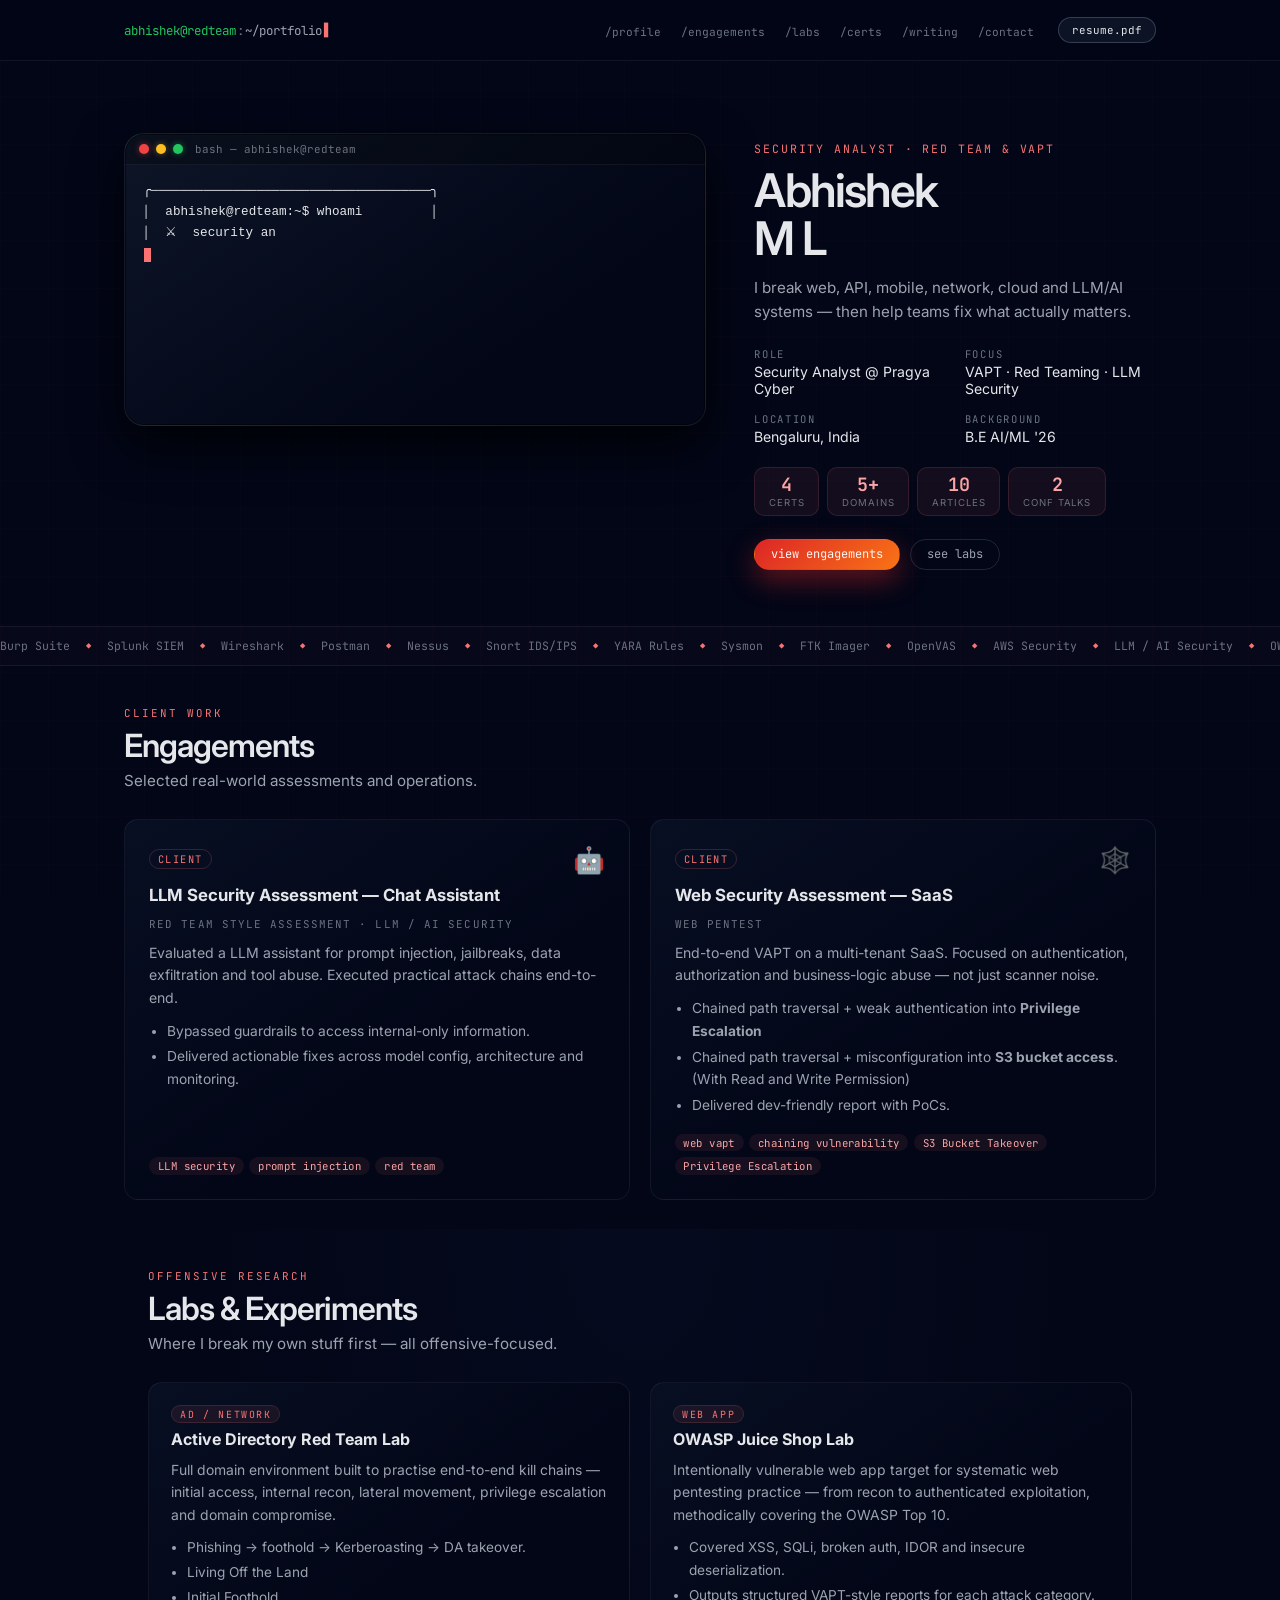
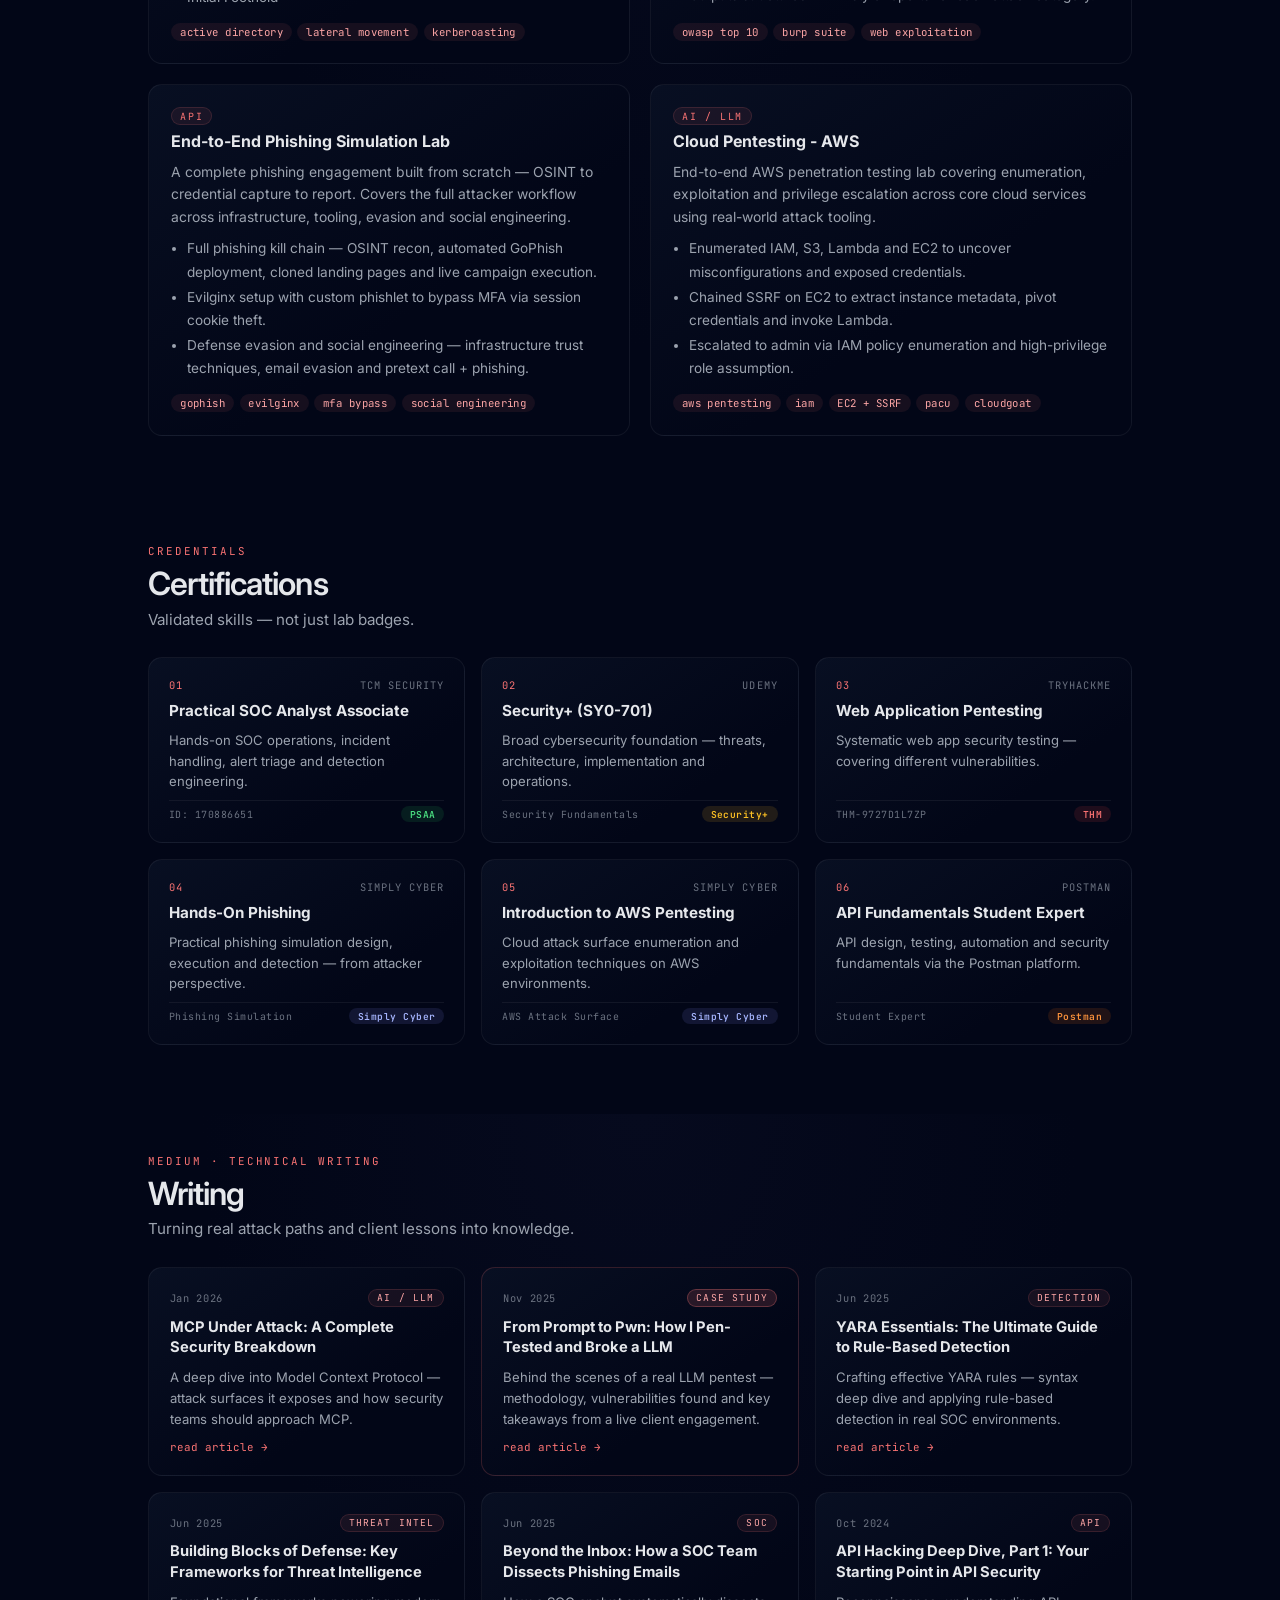
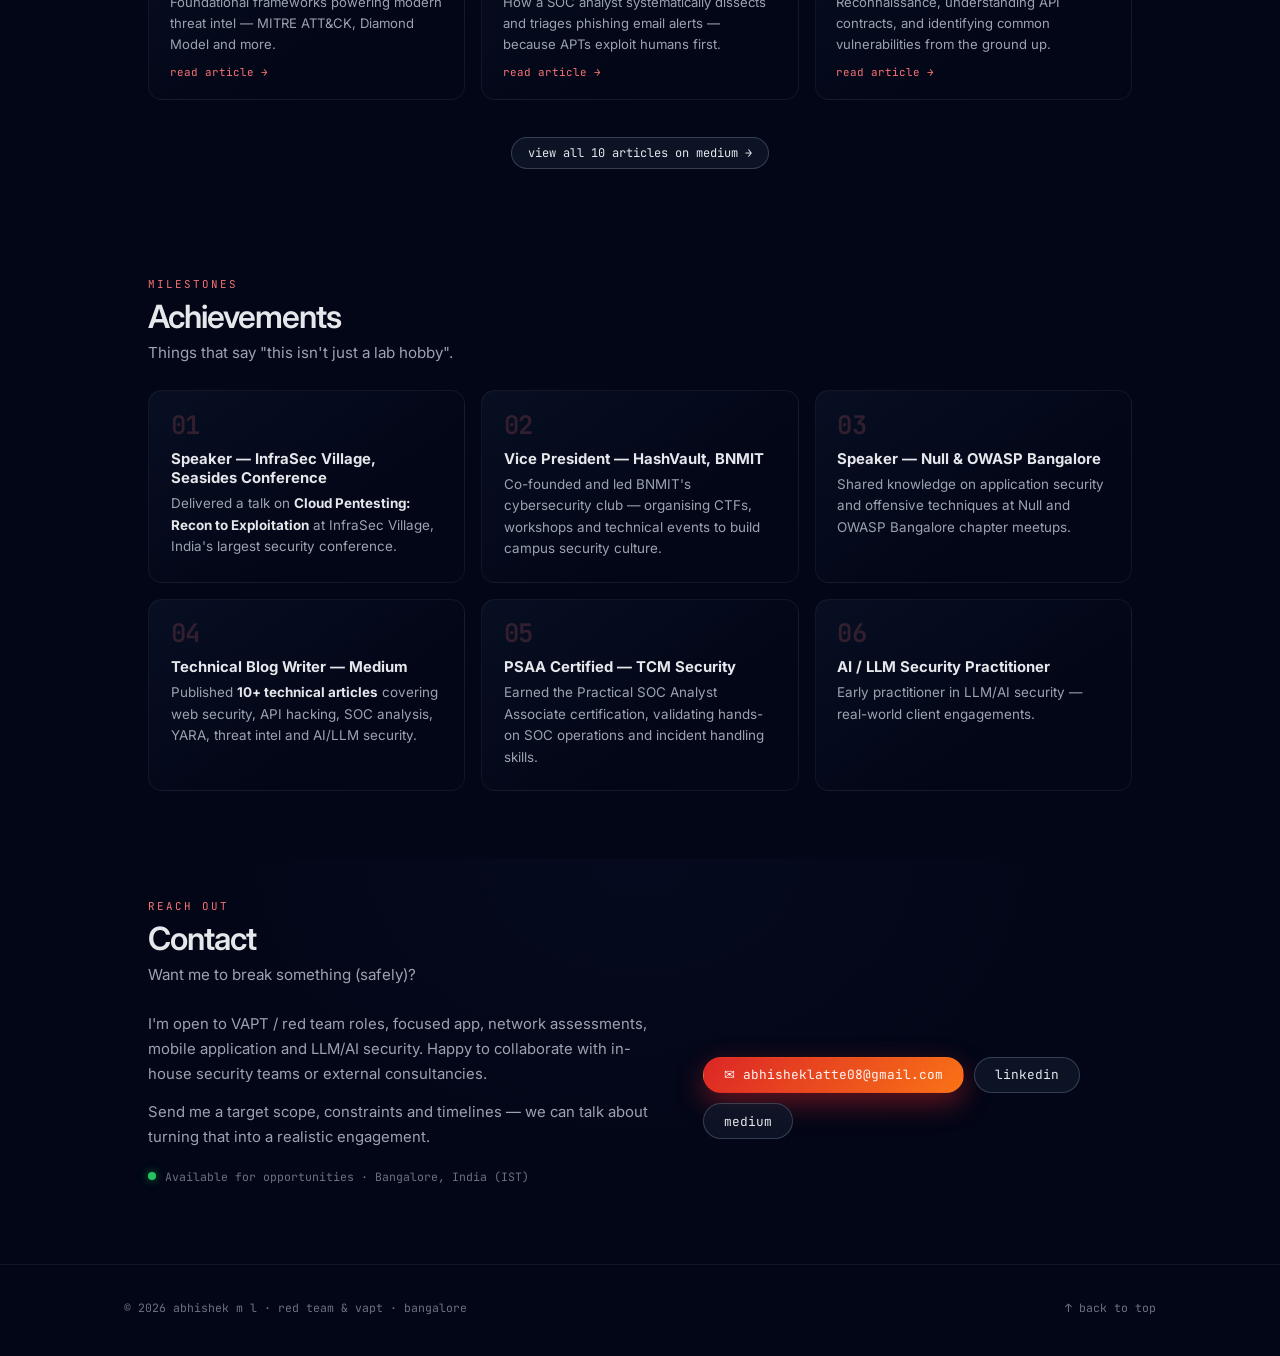
==== commit f65cd4b3: "Update index.html Resume changed" ====
--- a/index.html
+++ b/index.html
@@ -34,7 +34,7 @@
           <li><a href="#writing">/writing</a></li>
           <li><a href="#contact">/contact</a></li>
         </ul>
-        <a href="https://drive.google.com/uc?export=download&id=1uWiiZgE2S1hVLwxZsFG_g4KNX1Epmj5O" class="btn btn-outline btn-nav" target="_blank" rel="noopener noreferrer">
+        <a href="https://drive.google.com/uc?export=download&id=1D17cihBuZD8ao4IW9cqHFDFWUOWtG9au" class="btn btn-outline btn-nav" target="_blank" rel="noopener noreferrer">
           resume.pdf
         </a>
       </nav>
